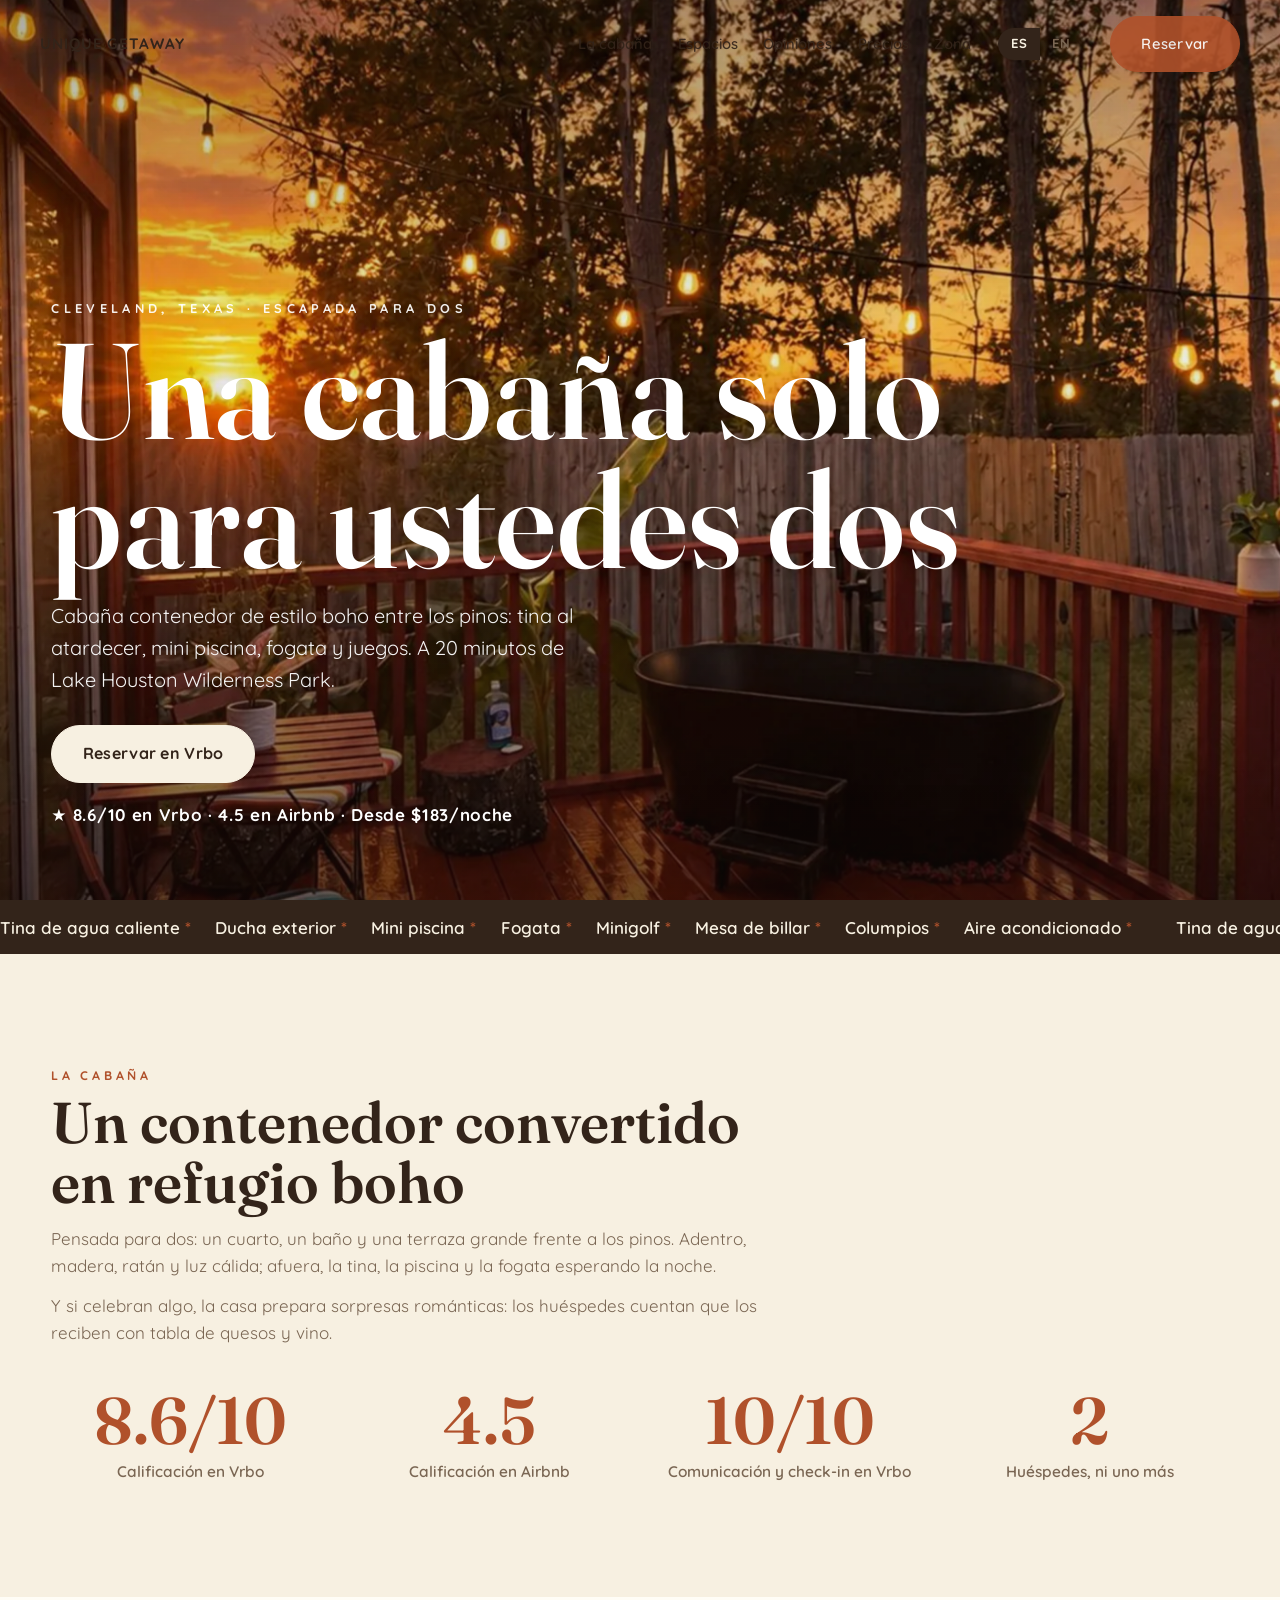
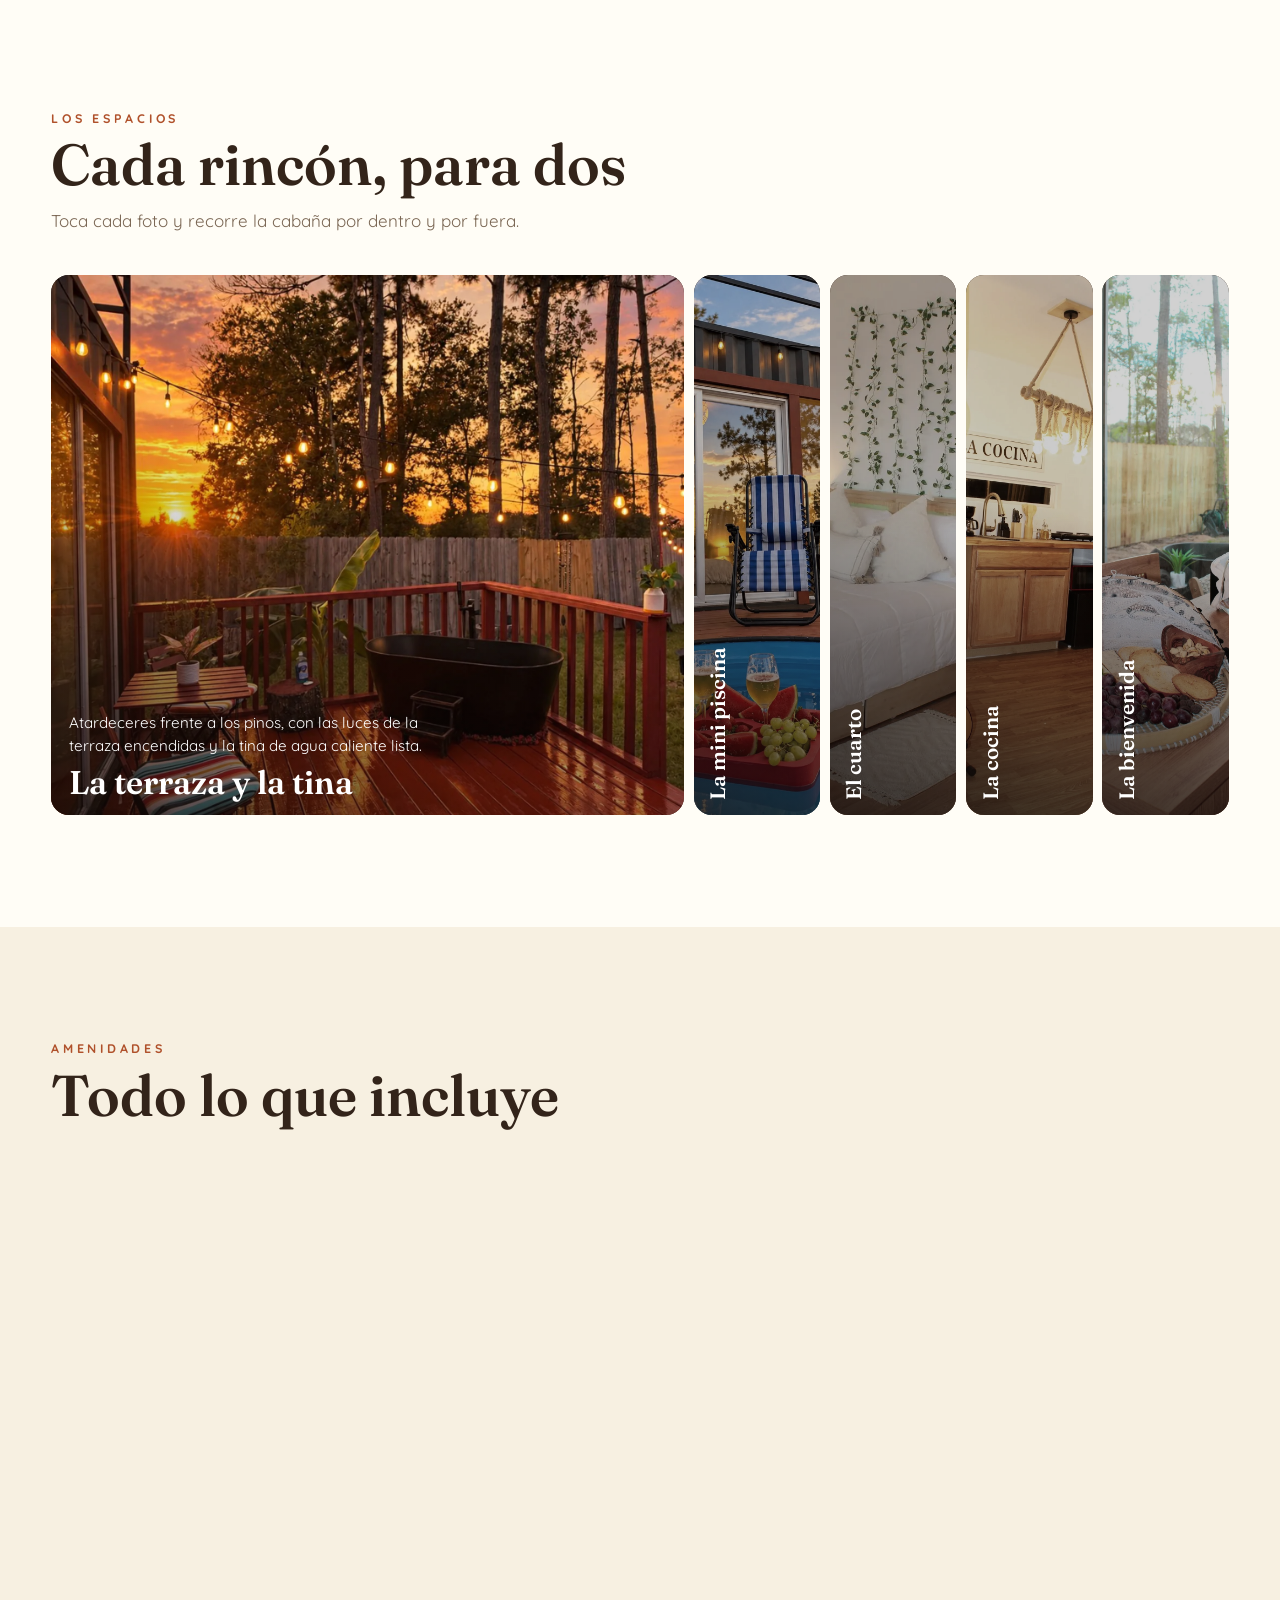
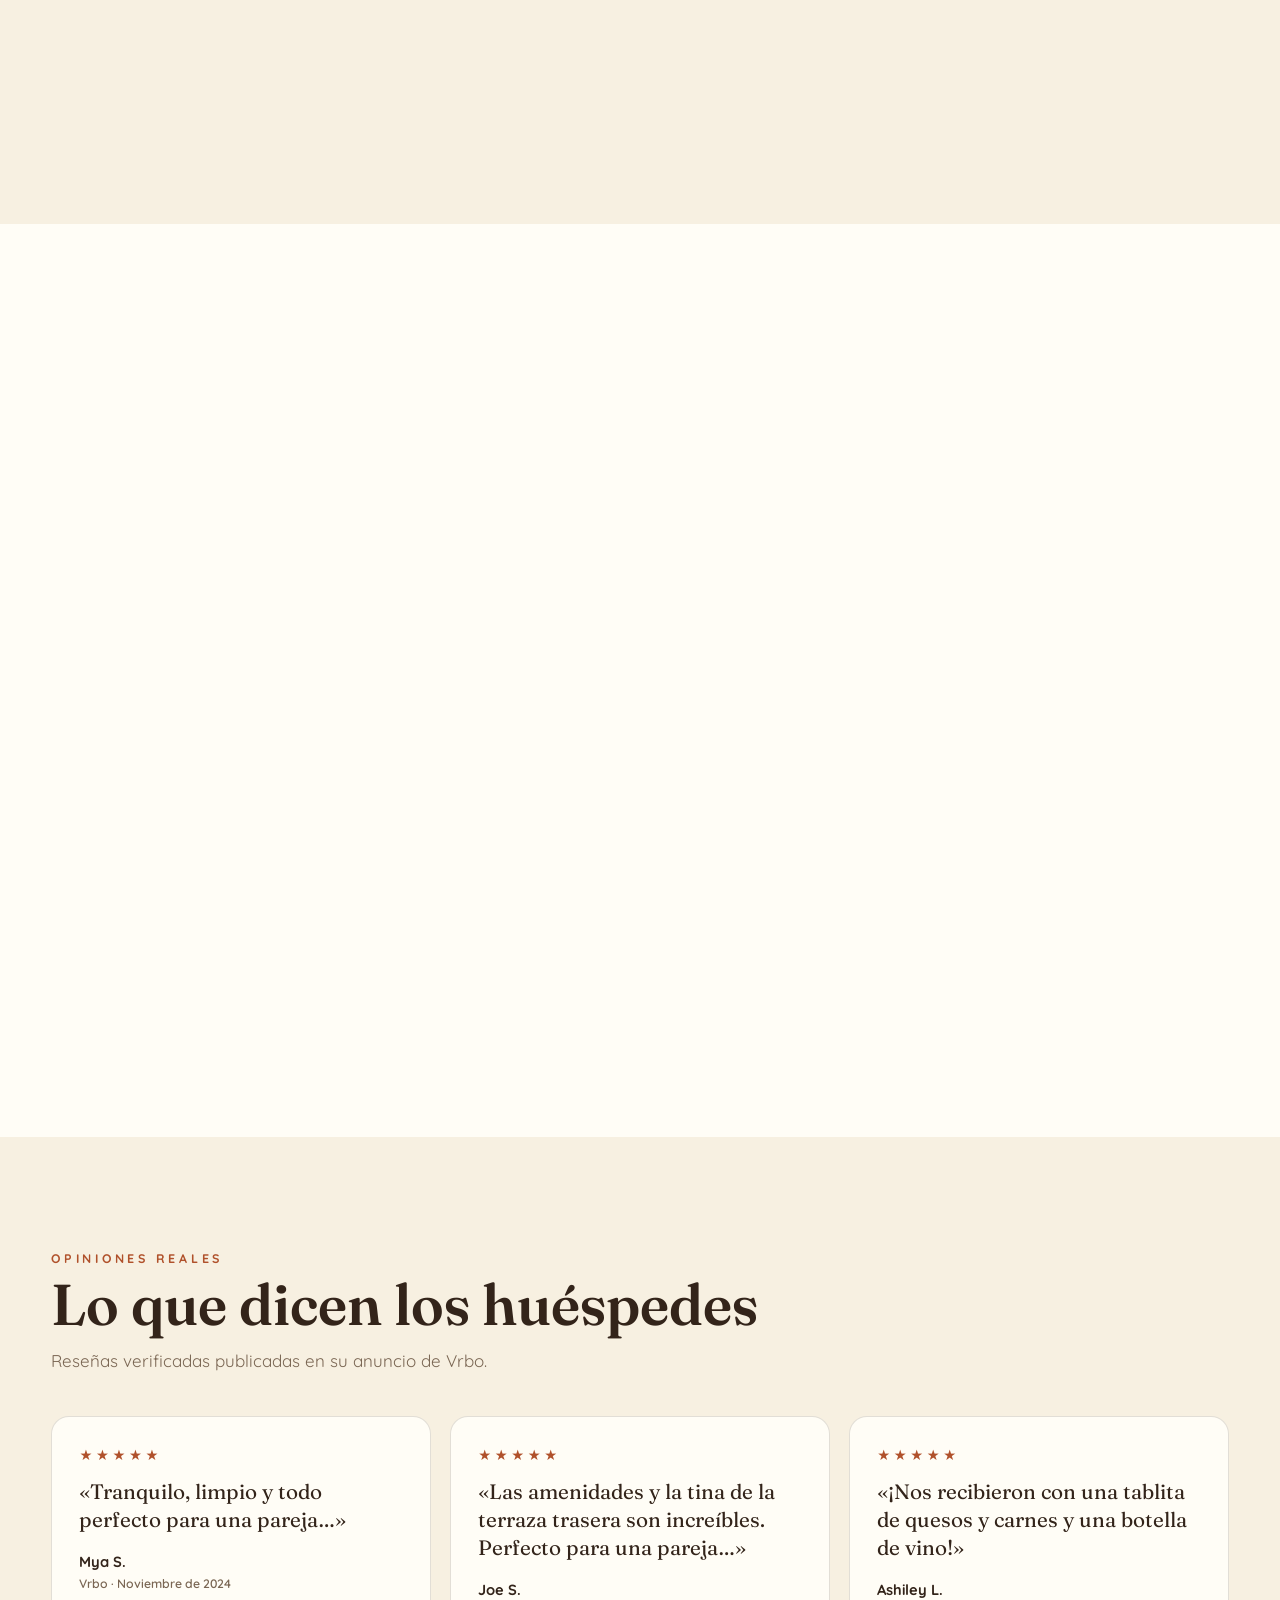
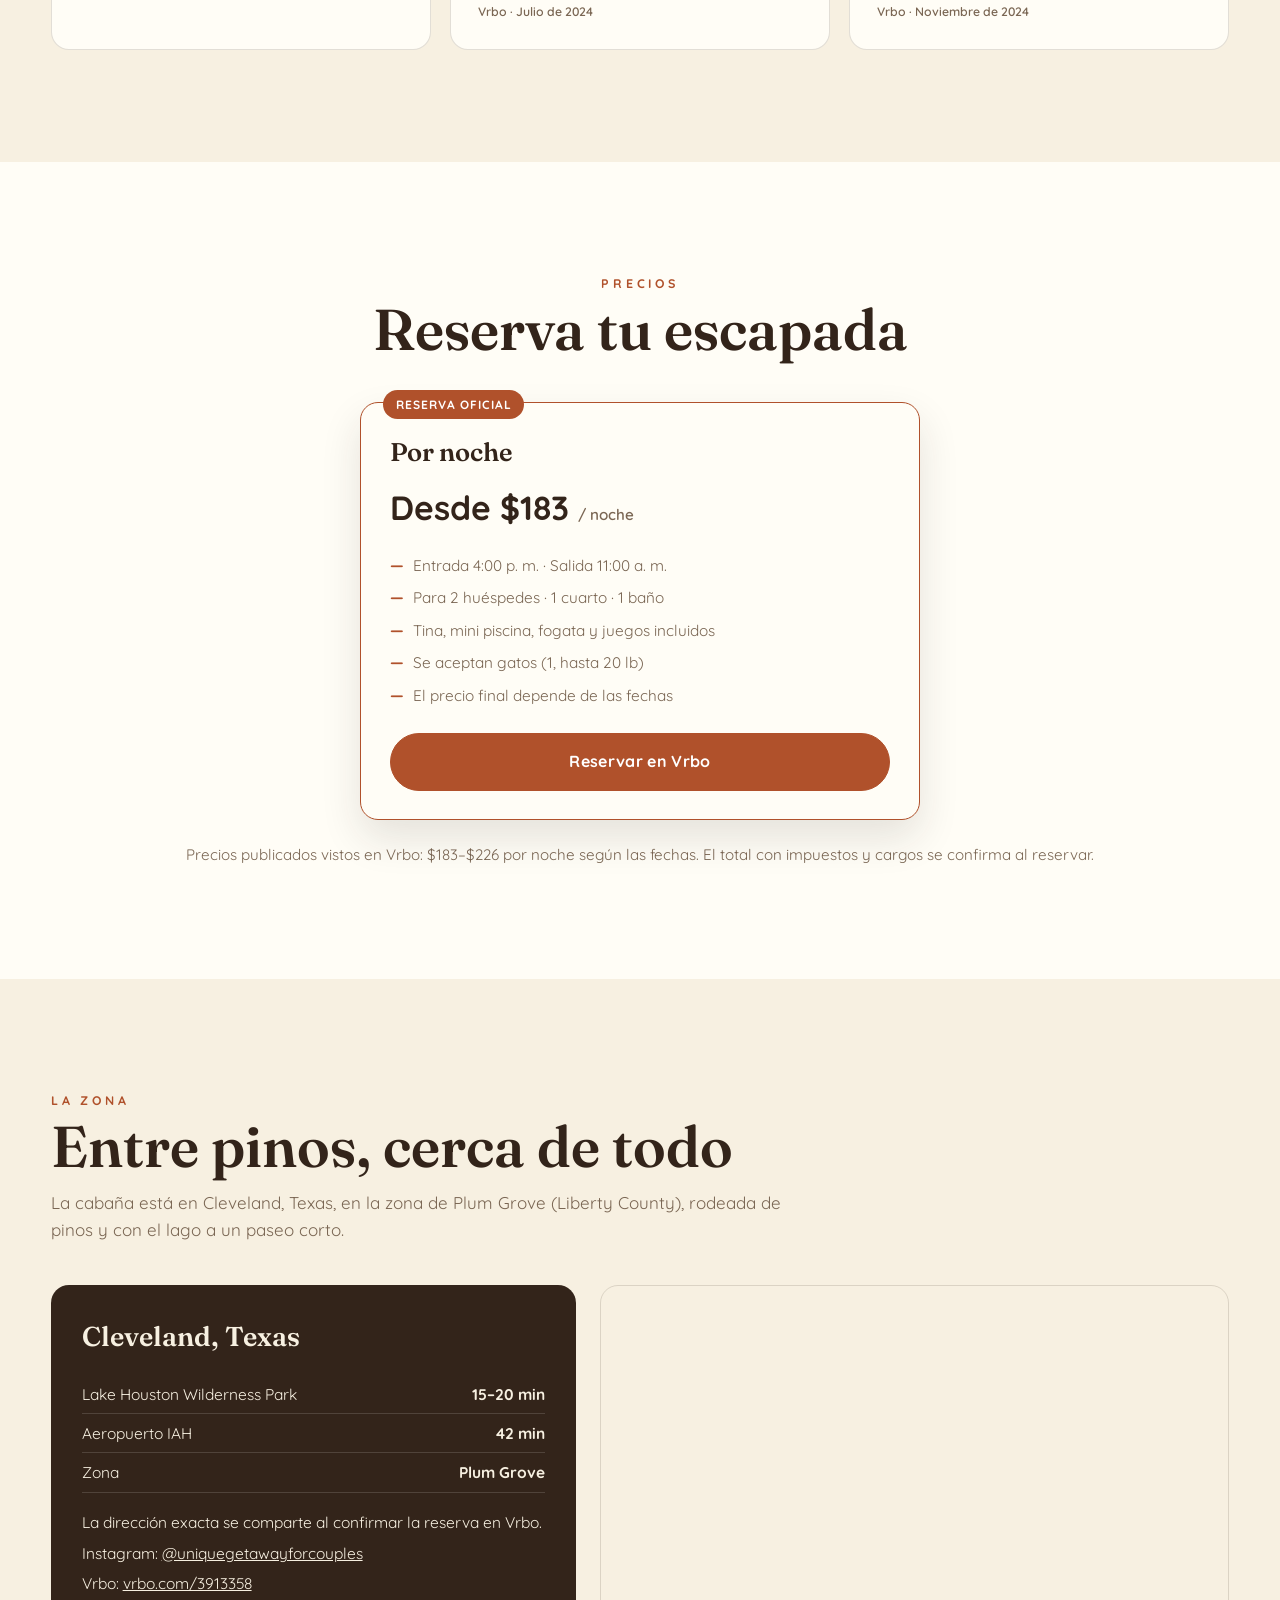
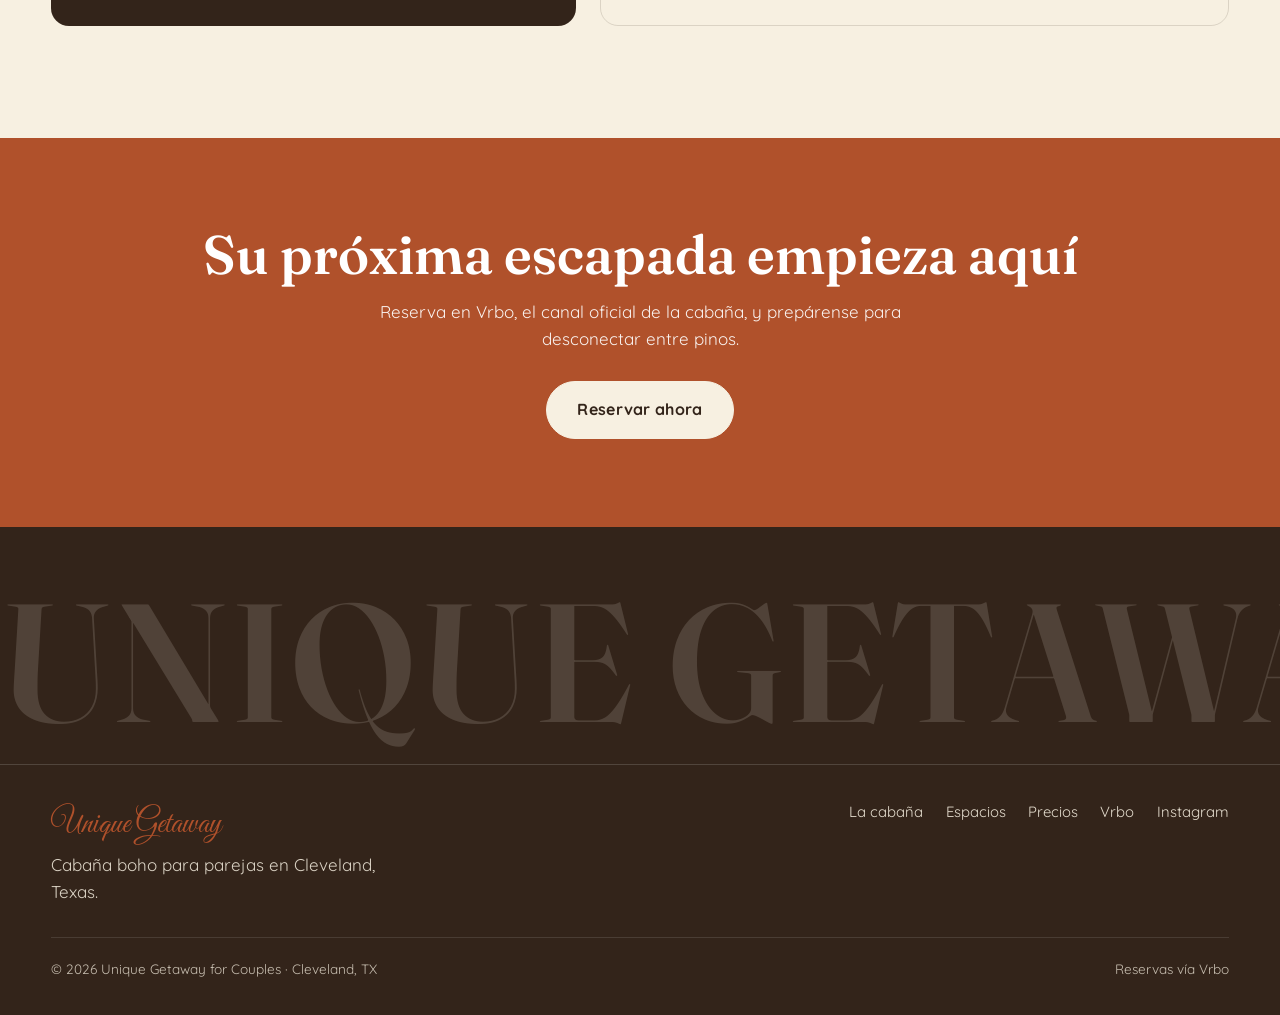
==== demo-unique-getaway/index.html @ 71881e98 "Demo Unique Getaway for Couples: cabaña boho en Cleveland, TX" ====
<!doctype html>
<html lang="es">
<head>
<meta charset="utf-8">
<meta name="viewport" content="width=device-width, initial-scale=1">
<title>Unique Getaway for Couples — Cabaña boho para parejas en Cleveland, TX</title>
<meta name="description" content="Cabaña contenedor de estilo boho para dos en Cleveland, Texas: tina al atardecer, mini piscina, fogata, minigolf y billar. Reserva en Vrbo desde $183/noche.">
<meta name="robots" content="noindex, nofollow">
<meta property="og:type" content="website">
<meta property="og:title" content="Unique Getaway for Couples — Cleveland, TX">
<meta property="og:description" content="Una cabaña contenedor boho solo para ustedes dos: tina al atardecer, mini piscina y fogata entre pinos. Desde $183/noche.">
<link rel="preconnect" href="https://fonts.googleapis.com">
<link rel="preconnect" href="https://fonts.gstatic.com" crossorigin>
<link href="https://fonts.googleapis.com/css2?family=Fraunces:wght@500;600&family=Great+Vibes&family=Quicksand:wght@400;600;700;800&display=swap" rel="stylesheet">
<style>
/* ============================================================
   KIT DE COMPONENTES — Angel JC Photography
   Base propia para páginas de una sola hoja de negocios locales.
   Estilo de la casa: hero inmersivo «Portada Total», tipografía
   editorial grande, navegación mínima, un solo botón principal,
   movimiento cuidado y carga ligera en móvil.

   CÓMO ADAPTARLO A CADA CLIENTE:
   Cambia SOLO las variables de :root (colores y fuentes) según el
   logo y la identidad del negocio. Los componentes se ajustan solos.
   ============================================================ */

:root{
  /* — Identidad del negocio (cambiar por cliente) — */
  --fondo:#F7F0E1;          /* fondo general */
  --superficie:#FFFDF6;     /* tarjetas y bloques */
  --tinta:#33241A;          /* texto principal */
  --tinta-suave:#7A6653;    /* texto secundario */
  --acento:#B0512B;         /* color principal de la marca */
  --acento-oscuro:#8F3E1F;  /* hover del acento */
  --linea:rgba(51,36,26,.14);
  --fuente-titulos:"Fraunces",Georgia,serif;
  --fuente-cuerpo:"Quicksand",system-ui,sans-serif;
  --fuente-firma:"Great Vibes",cursive;

  /* — Sistema (normalmente no se toca) — */
  --radio:18px;
  --ancho:1180px;
  --sombra:0 18px 40px rgba(42,37,33,.12);
  --transicion:.45s cubic-bezier(.22,.8,.3,1);
}

*{margin:0;padding:0;box-sizing:border-box}
html{scroll-behavior:smooth}
body{
  background:var(--fondo);color:var(--tinta);
  font-family:var(--fuente-cuerpo);font-size:17px;line-height:1.6;
  -webkit-font-smoothing:antialiased;
}
img,video{display:block;max-width:100%}
a{color:inherit}
.wrap{width:min(var(--ancho),92%);margin-inline:auto}

/* ---------- Movimiento de entrada (reveal) ---------- */
.reveal{opacity:0;transform:translateY(26px);transition:opacity .8s ease,transform .8s cubic-bezier(.22,.8,.3,1)}
.reveal.visible{opacity:1;transform:none}
@media (prefers-reduced-motion:reduce){
  .reveal{opacity:1;transform:none;transition:none}
  html{scroll-behavior:auto}
}

/* ---------- Botones ---------- */
.btn{
  display:inline-flex;align-items:center;gap:.6rem;
  background:var(--acento);color:#fff;text-decoration:none;
  font-weight:700;font-size:1rem;letter-spacing:.02em;
  padding:.95rem 1.9rem;border-radius:999px;border:1px solid var(--acento);
  transition:background var(--transicion),transform var(--transicion),color var(--transicion);
}
.btn:hover{background:var(--acento-oscuro);border-color:var(--acento-oscuro);transform:translateY(-2px)}
.btn--fantasma{background:transparent;color:var(--tinta);border-color:var(--linea)}
.btn--fantasma:hover{background:var(--tinta);color:var(--fondo);border-color:var(--tinta)}
.btn--claro{background:var(--fondo);color:var(--tinta);border-color:var(--fondo)}
.btn--claro:hover{background:#fff;color:var(--tinta)}

/* ---------- Navegación mínima ---------- */
.k-nav{
  position:fixed;inset:0 0 auto 0;z-index:50;
  display:flex;align-items:center;justify-content:space-between;
  padding:1rem min(4vw,2.5rem);
  transition:background var(--transicion),box-shadow var(--transicion),padding var(--transicion);
}
.k-nav.con-fondo{background:color-mix(in srgb,var(--fondo) 88%,transparent);backdrop-filter:blur(10px);box-shadow:0 1px 0 var(--linea);padding-top:.65rem;padding-bottom:.65rem}
.k-nav .marca{display:flex;align-items:center;gap:.7rem;text-decoration:none;font-weight:800;letter-spacing:.06em;text-transform:uppercase;font-size:.95rem}
.k-nav .marca img{width:40px;height:40px;object-fit:contain;border-radius:8px}
.k-nav nav{display:flex;gap:1.6rem;align-items:center}
.k-nav nav a{text-decoration:none;font-size:.92rem;font-weight:600;opacity:.9}
.k-nav nav a:hover{opacity:1;color:var(--acento)}
.k-nav .solo-cta nav a:not(.btn){display:none} /* variante: solo logo + botón */
@media(max-width:720px){.k-nav nav a:not(.btn){display:none}}

/* Selector de idioma ES/EN */
.k-lang{display:inline-flex;border:1px solid var(--linea);border-radius:999px;overflow:hidden}
.k-lang button{background:transparent;border:0;padding:.35rem .8rem;font:inherit;font-size:.82rem;font-weight:700;cursor:pointer;color:var(--tinta-suave)}
.k-lang button.activo{background:var(--tinta);color:var(--fondo)}

/* ---------- HERO «PORTADA TOTAL» (foto) ---------- */
.k-hero{
  position:relative;min-height:100svh;display:flex;align-items:flex-end;
  color:#fff;isolation:isolate;overflow:hidden;
}
.k-hero .fondo{position:absolute;inset:0;z-index:-2;width:100%;height:100%;object-fit:cover}
.k-hero::after{content:"";position:absolute;inset:0;z-index:-1;
  background:linear-gradient(180deg,rgba(15,9,7,.34) 0%,rgba(15,9,7,.06) 38%,rgba(15,9,7,.62) 100%)}
.k-hero .contenido{width:min(var(--ancho),92%);margin-inline:auto;padding:7.5rem 0 4.5rem}
.k-hero .kicker{text-transform:uppercase;letter-spacing:.34em;font-size:.8rem;font-weight:700;opacity:.92}
.k-hero h1{
  font-family:var(--fuente-titulos);font-weight:600;line-height:.95;
  font-size:clamp(3.4rem,11vw,8.5rem);letter-spacing:.01em;margin:.5rem 0 1rem;
  text-wrap:balance;
}
.k-hero .bajada{max-width:34rem;font-size:clamp(1.02rem,2.4vw,1.25rem);opacity:.95}
.k-hero .acciones{margin-top:1.8rem;display:flex;gap:.9rem;flex-wrap:wrap}
/* Variante centrada */
.k-hero--centro{align-items:center;text-align:center}
.k-hero--centro .bajada{margin-inline:auto}
.k-hero--centro .acciones{justify-content:center}
/* La variante video usa el mismo markup: <video class="fondo" autoplay muted loop playsinline> */

/* ---------- Banda en movimiento (marquee) ---------- */
.k-marquee{background:var(--tinta);color:var(--fondo);overflow:hidden;padding:.85rem 0;white-space:nowrap}
.k-marquee .pista{display:inline-flex;gap:0;animation:k-desliza 30s linear infinite}
.k-marquee span{padding-right:1.2rem;font-weight:600}
.k-marquee i{color:var(--acento);font-style:normal;padding-right:1.2rem}
@keyframes k-desliza{to{transform:translateX(-50%)}}
@media (prefers-reduced-motion:reduce){.k-marquee .pista{animation:none}}

/* ---------- Encabezado de sección editorial ---------- */
.k-sec{padding:clamp(4rem,9vw,7rem) 0}
.k-sec--alt{background:var(--superficie)}
.k-sec-head{max-width:46rem;margin-bottom:2.6rem}
.k-sec-head .kicker{color:var(--acento);text-transform:uppercase;letter-spacing:.3em;font-size:.78rem;font-weight:800}
.k-sec-head h2{font-family:var(--fuente-titulos);font-weight:600;font-size:clamp(2.2rem,5.5vw,3.6rem);line-height:1.05;margin:.4rem 0 .7rem}
.k-sec-head p{color:var(--tinta-suave)}
.k-sec-head--centro{margin-inline:auto;text-align:center}

/* ---------- Tarjetas de servicios ---------- */
.k-cards{display:grid;grid-template-columns:repeat(auto-fit,minmax(250px,1fr));gap:1.2rem}
.k-card{background:var(--superficie);border:1px solid var(--linea);border-radius:var(--radio);overflow:hidden;transition:transform var(--transicion),box-shadow var(--transicion)}
.k-card:hover{transform:translateY(-5px);box-shadow:var(--sombra)}
.k-card img{width:100%;height:190px;object-fit:cover}
.k-card .cuerpo{padding:1.4rem}
.k-card h3{font-family:var(--fuente-titulos);font-size:1.55rem;font-weight:600;line-height:1.15;margin-bottom:.4rem}
.k-card p{color:var(--tinta-suave);font-size:.96rem}
.k-card .precio{margin-top:.8rem;font-weight:800;color:var(--acento)}

/* ---------- Lista de menú / servicios con precios ---------- */
.k-menu{columns:2;column-gap:3.5rem}
.k-menu .item{break-inside:avoid;padding:.9rem 0;border-bottom:1px dashed var(--linea)}
.k-menu .fila{display:flex;align-items:baseline;gap:.8rem}
.k-menu .puntos{flex:1;border-bottom:2px dotted var(--linea);transform:translateY(-4px)}
.k-menu h3{font-family:var(--fuente-titulos);font-size:1.35rem;font-weight:600}
.k-menu .precio{font-weight:800;color:var(--acento);white-space:nowrap}
.k-menu p{color:var(--tinta-suave);font-size:.94rem;margin-top:.15rem}
@media(max-width:760px){.k-menu{columns:1}}

/* ---------- Galería con flechas y contador ---------- */
.k-gallery{position:relative;border-radius:var(--radio);overflow:hidden;background:var(--tinta)}
.k-gallery .slide{display:none}
.k-gallery .slide.activo{display:block}
.k-gallery img{width:100%;height:min(68vh,560px);object-fit:cover}
.k-gallery .flecha{
  position:absolute;top:50%;transform:translateY(-50%);z-index:3;
  width:46px;height:46px;border-radius:50%;border:0;cursor:pointer;
  background:rgba(15,9,7,.45);color:#fff;font-size:1.3rem;line-height:1;
  display:grid;place-items:center;transition:background var(--transicion);
}
.k-gallery .flecha:hover{background:var(--acento)}
.k-gallery .antes{left:1rem}.k-gallery .despues{right:1rem}
.k-gallery .contador{
  position:absolute;right:1rem;bottom:1rem;z-index:3;color:#fff;
  background:rgba(15,9,7,.5);padding:.25rem .8rem;border-radius:999px;font-size:.85rem;font-weight:700;
}
.k-gallery .pie{
  position:absolute;left:1rem;bottom:1rem;z-index:3;color:#fff;font-weight:600;
  text-shadow:0 1px 8px rgba(0,0,0,.5);max-width:70%;
}

/* ---------- Precios / paquetes ---------- */
.k-pricing{display:grid;grid-template-columns:repeat(auto-fit,minmax(250px,1fr));gap:1.2rem;align-items:stretch}
.k-plan{background:var(--superficie);border:1px solid var(--linea);border-radius:var(--radio);padding:1.8rem;display:flex;flex-direction:column}
.k-plan.destacado{border-color:var(--acento);box-shadow:var(--sombra);position:relative}
.k-plan .etiqueta{position:absolute;top:-.8rem;left:1.4rem;background:var(--acento);color:#fff;font-size:.75rem;font-weight:800;letter-spacing:.08em;text-transform:uppercase;padding:.3rem .8rem;border-radius:999px}
.k-plan h3{font-family:var(--fuente-titulos);font-size:1.6rem;font-weight:600}
.k-plan .monto{font-size:2.1rem;font-weight:800;margin:.5rem 0 .2rem}
.k-plan .monto small{font-size:.95rem;color:var(--tinta-suave);font-weight:600}
.k-plan ul{list-style:none;margin:1rem 0 1.5rem;display:grid;gap:.5rem;color:var(--tinta-suave);font-size:.96rem}
.k-plan ul li::before{content:"—";color:var(--acento);font-weight:800;margin-right:.55rem}
.k-plan .btn{margin-top:auto;justify-content:center}

/* ---------- Testimonios ---------- */
.k-testis{display:grid;grid-template-columns:repeat(auto-fit,minmax(260px,1fr));gap:1.2rem}
.k-testi{background:var(--superficie);border:1px solid var(--linea);border-radius:var(--radio);padding:1.7rem}
.k-testi .estrellas{color:var(--acento);letter-spacing:.25em;font-size:.9rem}
.k-testi blockquote{font-family:var(--fuente-titulos);font-size:1.3rem;line-height:1.35;margin:.7rem 0 1rem}
.k-testi .autor{font-weight:700;font-size:.92rem}
.k-testi .autor small{display:block;color:var(--tinta-suave);font-weight:600}

/* ---------- Horarios + contacto + mapa ---------- */
.k-contacto{display:grid;grid-template-columns:1fr 1.2fr;gap:1.5rem;align-items:stretch}
@media(max-width:820px){.k-contacto{grid-template-columns:1fr}}
.k-datos{background:var(--tinta);color:var(--fondo);border-radius:var(--radio);padding:1.9rem}
.k-datos h3{font-family:var(--fuente-titulos);font-size:1.7rem;font-weight:600;margin-bottom:1rem}
.k-datos table{width:100%;border-collapse:collapse;font-size:.97rem}
.k-datos td{padding:.42rem 0;border-bottom:1px solid rgba(255,255,255,.14)}
.k-datos td:last-child{text-align:right;font-weight:700}
.k-datos .linea-contacto{margin-top:1.1rem;display:grid;gap:.35rem;font-size:.97rem}
.k-datos a{color:var(--fondo)}
.k-mapa{border-radius:var(--radio);overflow:hidden;border:1px solid var(--linea);min-height:320px}
.k-mapa iframe{width:100%;height:100%;min-height:320px;border:0}

/* ---------- CTA final ---------- */
.k-cta{background:var(--acento);color:#fff;text-align:center;padding:clamp(3.5rem,8vw,5.5rem) 0}
.k-cta h2{font-family:var(--fuente-titulos);font-weight:600;font-size:clamp(2.1rem,5.5vw,3.4rem);line-height:1.08;margin-bottom:.8rem}
.k-cta p{opacity:.92;max-width:36rem;margin:0 auto 1.8rem}

/* ---------- Formulario simple ---------- */
.k-form{display:grid;gap:.9rem;max-width:560px}
.k-form label{font-weight:700;font-size:.9rem;display:grid;gap:.35rem}
.k-form input,.k-form textarea,.k-form select{
  font:inherit;padding:.8rem 1rem;border-radius:12px;border:1px solid var(--linea);
  background:var(--superficie);color:var(--tinta);width:100%;
}
.k-form input:focus,.k-form textarea:focus,.k-form select:focus{outline:2px solid var(--acento);outline-offset:1px}

/* ---------- Botón flotante de WhatsApp ---------- */
.k-wa{
  position:fixed;right:1.1rem;bottom:1.1rem;z-index:60;
  background:#25D366;color:#fff;text-decoration:none;font-weight:800;
  padding:.85rem 1.3rem;border-radius:999px;box-shadow:0 12px 28px rgba(0,0,0,.25);
  display:inline-flex;align-items:center;gap:.5rem;font-size:.95rem;
  transition:transform var(--transicion);
}
.k-wa:hover{transform:translateY(-3px)}

/* ---------- Pie de página ---------- */
.k-footer{background:var(--tinta);color:var(--fondo);padding:3rem 0 2.2rem;margin-top:0}
.k-footer .fila{display:flex;flex-wrap:wrap;gap:1.5rem;justify-content:space-between;align-items:flex-start}
.k-footer .firma{font-family:var(--fuente-firma);font-size:2rem;color:var(--acento)}
.k-footer nav{display:flex;gap:1.4rem;flex-wrap:wrap}
.k-footer nav a{text-decoration:none;font-size:.93rem;opacity:.9}
.k-footer nav a:hover{opacity:1}
.k-footer .legal{margin-top:2rem;padding-top:1.2rem;border-top:1px solid rgba(255,255,255,.15);font-size:.85rem;opacity:.75;display:flex;justify-content:space-between;flex-wrap:wrap;gap:.6rem}

/* ============================================================
   MOVIMIENTO EDITORIAL — patrones propios de la casa,
   inspirados en el motion design editorial contemporáneo
   (estudiados de material público, nada copiado).
   Todo respeta «prefers-reduced-motion» y sale de las
   mismas variables de :root.
   ============================================================ */

/* ---------- Titular que sube por líneas (o palabras) ----------
   Uso por líneas:
     <h2 class="k-titular">
       <span class="linea"><span>Cocina de verdad,</span></span>
       <span class="linea"><span>hecha en el momento</span></span>
     </h2>
   Por palabras: clase extra .k-titular--palabras y cada palabra
   envuelta en <span class="palabra"><span>…</span></span>.
   Nota: las líneas no llevan data-es/data-en (el cambio de
   idioma reescribe el texto y rompería la máscara); el titular
   grande se escribe en un idioma, como el del hero.          */
.k-titular .linea{display:block;overflow:hidden;padding-bottom:.09em;margin-bottom:-.09em}
.k-titular .linea>span{display:block;transform:translateY(118%);transition:transform .95s cubic-bezier(.22,.8,.3,1)}
.k-titular .palabra{display:inline-block;overflow:hidden;vertical-align:bottom;padding-bottom:.09em;margin-bottom:-.09em}
.k-titular .palabra>span{display:inline-block;transform:translateY(118%);transition:transform .85s cubic-bezier(.22,.8,.3,1)}
.k-titular.visible .linea>span,.k-titular.visible .palabra>span{transform:none}
.k-titular .linea:nth-child(2)>span,.k-titular .palabra:nth-child(2)>span{transition-delay:.1s}
.k-titular .linea:nth-child(3)>span,.k-titular .palabra:nth-child(3)>span{transition-delay:.2s}
.k-titular .linea:nth-child(4)>span,.k-titular .palabra:nth-child(4)>span{transition-delay:.3s}
.k-titular .linea:nth-child(5)>span,.k-titular .palabra:nth-child(5)>span{transition-delay:.4s}
.k-titular .linea:nth-child(6)>span,.k-titular .palabra:nth-child(6)>span{transition-delay:.5s}

/* ---------- Fondo que se acerca al hacer scroll ----------
   <section class="k-hero k-zoom"> o un panel cualquiera con
   clase .k-zoom y un hijo .fondo (o una <img>): el JS lo
   escala de 1 a ~1.14 según avanza el scroll por la zona.   */
.k-zoom{position:relative;overflow:hidden}
.k-zoom>.fondo{position:absolute;inset:0;will-change:transform}
.k-zoom>img{width:100%;height:100%;object-fit:cover;will-change:transform}

/* ---------- Cifras que cuentan ----------
   <div class="k-cifras"><div class="k-cifra">
     <p class="num" data-contar="12">0</p>
     <p class="rotulo">Años de experiencia</p>
   </div>…</div>
   Sufijo opcional: data-sufijo="+" o "%".                   */
.k-cifras{display:grid;grid-template-columns:repeat(auto-fit,minmax(170px,1fr));gap:1.4rem;text-align:center}
.k-cifra .num{font-family:var(--fuente-titulos);font-weight:600;font-size:clamp(2.7rem,6vw,4.1rem);line-height:1;color:var(--acento)}
.k-cifra .rotulo{margin-top:.4rem;color:var(--tinta-suave);font-weight:600;font-size:.96rem}

/* ---------- Elemento flotante ----------
   Para la foto del plato estrella, un distintivo o una
   tarjeta pequeña sobre el hero: sube y baja suave, en bucle. */
.k-flota{animation:k-flota 5.5s ease-in-out infinite alternate}
@keyframes k-flota{from{transform:translateY(-7px) rotate(-.5deg)}to{transform:translateY(9px) rotate(.5deg)}}

/* ---------- Botón magnético ----------
   Clase extra en el botón principal: sigue un poco el cursor
   y vuelve solo al salir. El JS lo activa solo con puntero
   fino (ratón/trackpad); en táctil no hace nada.             */
.k-magnetico{will-change:transform}

/* ---------- Grupo que entra en cascada ----------
   Los hijos aparecen escalonados al entrar en pantalla.
   Sustituye a .reveal en los hijos (no combinar ambas).     */
.k-cascada>*{opacity:0;transform:translateY(22px);transition:opacity .7s ease,transform .7s cubic-bezier(.22,.8,.3,1)}
.k-cascada.visible>*{opacity:1;transform:none}
.k-cascada>*:nth-child(2){transition-delay:.09s}
.k-cascada>*:nth-child(3){transition-delay:.18s}
.k-cascada>*:nth-child(4){transition-delay:.27s}
.k-cascada>*:nth-child(5){transition-delay:.36s}
.k-cascada>*:nth-child(6){transition-delay:.45s}
.k-cascada>*:nth-child(7){transition-delay:.54s}
.k-cascada>*:nth-child(8){transition-delay:.63s}

@media (prefers-reduced-motion:reduce){
  .k-titular .linea>span,.k-titular .palabra>span{transform:none;transition:none}
  .k-cascada>*{opacity:1;transform:none;transition:none}
  .k-flota{animation:none}
}

/* ============================================================
   SEGUNDA RONDA DE PIEZAS (4/11/2026) — patrones propios,
   escritos desde cero para el kit. Los efectos se estudiaron
   como referencia visual en catálogos públicos de
   componentes; no se copió código de nadie. Todo sale de las
   mismas variables de :root y respeta «reducir movimiento».
   ============================================================ */

/* ---------- Hero que se expande al hacer scroll ----------
   La foto o el video empieza enmarcado al centro de una
   escena oscura y crece hasta llenar la pantalla conforme
   la sección atraviesa el viewport; el titular acompaña
   (sube un poco y gana presencia). El JS escribe el avance
   en la variable --p (0 a 1). Sin JS, o con «reducir
   movimiento», --p vale 1 y el hero queda fijo a pantalla
   completa, como una «Portada Total» normal.
     <section class="k-herox">
       <div class="escena">
         <div class="marco"><img class="fondo" src="…" alt=""></div>
         <div class="contenido"> kicker, h1, bajada, botón </div>
       </div>
     </section>
   Con video: dentro de .marco va
   <video class="fondo" autoplay muted loop playsinline
   poster="…">, igual que en el hero normal (el JS del kit
   lo pausa fuera de pantalla y con ahorro de datos).      */
.k-herox{--p:1;position:relative;height:230svh}
.k-herox .escena{position:sticky;top:0;height:100svh;overflow:hidden;background:var(--tinta);display:grid;place-items:center}
.k-herox .marco{position:absolute;inset:0;clip-path:inset(calc((1 - var(--p))*16%) calc((1 - var(--p))*10%) round calc(var(--radio)*(1 - var(--p)) + 2px))}
.k-herox .marco .fondo,.k-herox .marco img,.k-herox .marco video{position:absolute;inset:0;width:100%;height:100%;object-fit:cover}
.k-herox .marco::after{content:"";position:absolute;inset:0;background:linear-gradient(180deg,rgba(15,9,7,.30) 0%,rgba(15,9,7,.08) 40%,rgba(15,9,7,.60) 100%);opacity:calc(.3 + .7*var(--p))}
.k-herox .contenido{position:relative;z-index:2;text-align:center;color:#fff;width:min(var(--ancho),92%);padding:2rem 0;opacity:calc(.3 + .7*var(--p));transform:translateY(calc((1 - var(--p))*26px))}
.k-herox .kicker{text-transform:uppercase;letter-spacing:.34em;font-size:.8rem;font-weight:700;opacity:.92}
.k-herox h1{font-family:var(--fuente-titulos);font-weight:600;line-height:.95;font-size:clamp(3rem,10vw,7.5rem);letter-spacing:.01em;margin:.5rem 0 1rem;text-wrap:balance}
.k-herox .bajada{max-width:34rem;margin-inline:auto;font-size:clamp(1.02rem,2.4vw,1.25rem);opacity:.95}
.k-herox .acciones{margin-top:1.8rem;display:flex;gap:.9rem;flex-wrap:wrap;justify-content:center}
@media(max-width:720px){
  .k-herox{height:210svh}
  .k-herox .marco{clip-path:inset(calc((1 - var(--p))*20%) calc((1 - var(--p))*5%) round calc(var(--radio)*(1 - var(--p)) + 2px))}
}

/* ---------- Palabra rotativa en el titular ----------
   Una palabra del titular cambia de forma cíclica, subiendo
   en vertical dentro de su máscara. Las palabras son <span>
   hijos directos y van EN UN SOLO IDIOMA, como el titular
   grande de .k-titular: el selector de idioma reescribe
   textos y rompería la rotación. Sin JS, o con «reducir
   movimiento», queda fija la primera palabra.
     <h2>Un lugar para
       <span class="k-rota" data-intervalo="2600">
         <span>almorzar</span><span>cenar</span><span>celebrar</span>
       </span>
     </h2>
   data-intervalo (ms entre cambios) es opcional; la palabra
   se tiñe con el color que lleve el .k-rota (p. ej. acento). */
.k-rota{display:inline-grid;overflow:hidden;vertical-align:bottom;height:1.16em;padding-bottom:.07em;margin-bottom:-.07em;text-align:left}
.k-rota>span{grid-area:1/1;line-height:1.1;white-space:nowrap;visibility:hidden}
.k-rota>span:first-child{visibility:visible}
.k-rota.en-marcha>span{visibility:visible;transform:translateY(114%);transition:transform .6s cubic-bezier(.22,.8,.3,1)}
.k-rota.en-marcha>span.activa{transform:translateY(0)}
.k-rota.en-marcha>span.sale{transform:translateY(-114%)}
.k-rota.en-marcha>span.sin-anim{transition:none}

/* ---------- Acordeón de imágenes ----------
   Fila de paneles con foto: el activo se expande (hover en
   escritorio, toque o clic en móvil y en táctil) y muestra
   su título y un texto corto. Cada panel es un <button>,
   así que el teclado entra solo (Tab + Enter/Espacio) y el
   JS añade flechas ← → ↑ ↓ para saltar entre paneles.
   El título y el detalle SÍ admiten data-es/data-en: son
   texto plano y el selector de idioma no rompe nada aquí.
     <div class="k-acordeon">
       <button class="panel activo" type="button" aria-expanded="true">
         <img src="…" alt="">
         <span class="detalle">Texto corto…</span>
         <span class="titulo">El local</span>
       </button>
       …
     </div>
   En móvil la fila pasa a columna vertical.               */
.k-acordeon{display:flex;gap:.6rem;height:min(64vh,540px)}
.k-acordeon .panel{flex:1 1 0;position:relative;border:0;padding:0;border-radius:var(--radio);overflow:hidden;cursor:pointer;background:var(--tinta);color:#fff;font:inherit;text-align:left;transition:flex-grow .7s cubic-bezier(.22,.8,.3,1)}
.k-acordeon .panel.activo{flex-grow:5}
.k-acordeon .panel:focus-visible{outline:3px solid var(--acento);outline-offset:2px}
.k-acordeon .panel img,.k-acordeon .panel .foto{position:absolute;inset:0;width:100%;height:100%;object-fit:cover;filter:saturate(.72) brightness(.82);transition:filter .5s ease}
.k-acordeon .panel.activo img,.k-acordeon .panel.activo .foto{filter:none}
.k-acordeon .panel::after{content:"";position:absolute;inset:0;background:linear-gradient(200deg,transparent 42%,rgba(15,9,7,.74));pointer-events:none}
.k-acordeon .panel .titulo{position:absolute;left:.85rem;bottom:.95rem;z-index:2;font-family:var(--fuente-titulos);font-weight:600;font-size:1.3rem;line-height:1.1;white-space:nowrap;writing-mode:vertical-rl;transform:rotate(180deg)}
.k-acordeon .panel.activo .titulo{writing-mode:horizontal-tb;transform:none;left:1.1rem;font-size:clamp(1.5rem,3vw,2.05rem)}
.k-acordeon .panel .detalle{position:absolute;left:1.1rem;right:1.1rem;bottom:3.6rem;z-index:2;max-width:23rem;font-size:.95rem;line-height:1.5;opacity:0;transform:translateY(10px);transition:opacity .4s ease,transform .4s ease}
.k-acordeon .panel.activo .detalle{opacity:1;transform:none;transition-delay:.28s}
@media(max-width:720px){
  .k-acordeon{flex-direction:column;height:min(78vh,620px)}
  .k-acordeon .panel .titulo,.k-acordeon .panel.activo .titulo{writing-mode:horizontal-tb;transform:none;left:1rem;bottom:.8rem;font-size:1.25rem}
  .k-acordeon .panel.activo .titulo{font-size:1.45rem}
  .k-acordeon .panel .detalle{bottom:3.1rem}
}

/* ---------- Banda infinita de logos o fotos ----------
   Versión visual de .k-marquee: la pista lleva DOS grupos
   idénticos (el segundo con aria-hidden="true") y se
   desplaza en bucle. Se pausa al pasar el cursor y al
   tocarla. Con «reducir movimiento» queda fija y se puede
   recorrer deslizando (overflow-x).
     <div class="k-banda">
       <div class="pista">
         <div class="grupo"><span class="item"><img …></span>…</div>
         <div class="grupo" aria-hidden="true">…copia…</div>
       </div>
     </div>
   Variante de fotos: clase extra .k-banda--fotos (las
   imágenes salen a color, grandes, con radio). En el
   catálogo las fotos demo son bloques .tile con degradado
   porque el catálogo no usa fotos reales.                 */
.k-banda{overflow:hidden;padding:1.1rem 0;-webkit-mask-image:linear-gradient(90deg,transparent,#000 6%,#000 94%,transparent);mask-image:linear-gradient(90deg,transparent,#000 6%,#000 94%,transparent)}
.k-banda .pista{display:flex;width:max-content;animation:k-desliza 42s linear infinite}
.k-banda .grupo{display:flex;align-items:center;gap:3rem;padding-right:3rem}
.k-banda .item{flex:none;display:flex;align-items:center}
.k-banda .item img{height:52px;width:auto;max-width:175px;object-fit:contain;filter:grayscale(1);opacity:.62;transition:filter var(--transicion),opacity var(--transicion)}
.k-banda .item:hover img{filter:none;opacity:1}
.k-banda:hover .pista,.k-banda.pausada .pista{animation-play-state:paused}
.k-banda--fotos .pista{animation-duration:58s}
.k-banda--fotos .grupo{gap:1rem;padding-right:1rem}
.k-banda--fotos .item img,.k-banda--fotos .item .tile{height:118px;width:186px;max-width:none;object-fit:cover;border-radius:14px;filter:none;opacity:1;display:block}

/* ---------- Testimonios en carrusel circular ----------
   Un nivel por encima de .k-testis: la foto del cliente va
   en el centro y las demás orbitan como satélites (botones)
   alrededor; la cita cambia debajo. Rota solo cada 5,5 s;
   se pausa al pasar el cursor, al enfocar con teclado y
   mientras se interactúa; con «reducir movimiento» no rota
   solo. Controles: satélites, flechas y las citas llevan el
   contenido en el HTML, en un idioma (como .k-titular).
   Pensado para 3–6 testimonios (las posiciones de órbita
   están fijadas en CSS hasta el sexto satélite).
     <div class="k-testis-circulo">
       <div class="escenario">
         <div class="centro-fotos"><img class="foto activo" …>…</div>
         <button class="sat activo" type="button"
                 aria-label="Ver el testimonio de …"><img …></button>
         …
       </div>
       <div class="citas">
         <figure class="cita activo"><blockquote>…</blockquote>
           <figcaption>…</figcaption></figure>
         …
       </div>
       <div class="controles">
         <button class="ctrl antes" type="button" aria-label="Testimonio anterior">‹</button>
         <button class="ctrl despues" type="button" aria-label="Testimonio siguiente">›</button>
       </div>
     </div>
   Satélites, fotos del centro y citas van en el mismo
   orden: el JS los mueve por índice.                      */
.k-testis-circulo{text-align:center}
.k-testis-circulo .escenario{position:relative;width:min(80vw,330px);aspect-ratio:1;margin:0 auto}
.k-testis-circulo .escenario::before{content:"";position:absolute;inset:5%;border:1px dashed var(--linea);border-radius:50%}
.k-testis-circulo .centro-fotos{position:absolute;left:50%;top:50%;width:47%;aspect-ratio:1;transform:translate(-50%,-50%)}
.k-testis-circulo .centro-fotos .foto{position:absolute;inset:0;width:100%;height:100%;border-radius:50%;object-fit:cover;display:grid;place-items:center;opacity:0;transform:scale(.92);transition:opacity .5s ease,transform .5s ease;box-shadow:var(--sombra)}
.k-testis-circulo .centro-fotos .foto.activo{opacity:1;transform:scale(1)}
.k-testis-circulo .sat{position:absolute;z-index:2;width:58px;height:58px;border-radius:50%;border:2px solid var(--linea);padding:0;overflow:hidden;cursor:pointer;background:var(--superficie);color:#fff;font-weight:800;display:grid;place-items:center;transform:translate(-50%,-50%);transition:border-color var(--transicion),transform var(--transicion),box-shadow var(--transicion)}
.k-testis-circulo .sat img{width:100%;height:100%;object-fit:cover}
.k-testis-circulo .sat:focus-visible{outline:3px solid var(--acento);outline-offset:2px}
.k-testis-circulo .sat.activo{border-color:var(--acento);transform:translate(-50%,-50%) scale(1.15);box-shadow:var(--sombra)}
.k-testis-circulo .sat:nth-of-type(1){left:50%;top:2%}
.k-testis-circulo .sat:nth-of-type(2){left:92%;top:28%}
.k-testis-circulo .sat:nth-of-type(3){left:92%;top:72%}
.k-testis-circulo .sat:nth-of-type(4){left:50%;top:98%}
.k-testis-circulo .sat:nth-of-type(5){left:8%;top:72%}
.k-testis-circulo .sat:nth-of-type(6){left:8%;top:28%}
.k-testis-circulo .citas{display:grid;max-width:38rem;margin:1.5rem auto 0}
.k-testis-circulo .cita{grid-area:1/1;opacity:0;transform:translateY(10px);transition:opacity .45s ease,transform .45s ease;pointer-events:none}
.k-testis-circulo .cita.activo{opacity:1;transform:none;pointer-events:auto}
.k-testis-circulo .cita .estrellas{color:var(--acento);letter-spacing:.25em;font-size:.9rem}
.k-testis-circulo .cita blockquote{font-family:var(--fuente-titulos);font-size:clamp(1.3rem,3.4vw,1.6rem);line-height:1.35;margin:.6rem 0 .9rem}
.k-testis-circulo .cita figcaption{font-weight:700;font-size:.95rem}
.k-testis-circulo .cita figcaption small{display:block;color:var(--tinta-suave);font-weight:600}
.k-testis-circulo .controles{margin-top:1.4rem;display:flex;gap:.7rem;justify-content:center}
.k-testis-circulo .ctrl{width:46px;height:46px;border-radius:50%;border:1px solid var(--linea);background:var(--superficie);color:var(--tinta);cursor:pointer;font-size:1.3rem;line-height:1;display:grid;place-items:center;transition:background var(--transicion),color var(--transicion)}
.k-testis-circulo .ctrl:hover{background:var(--tinta);color:var(--fondo)}

/* ---------- Botón principal con brillo móvil ----------
   Variante del .btn de siempre: un brillo suave recorre la
   superficie en bucle (pasa en ~0,7 s y descansa ~2,7 s).
   Es decorativo (pointer-events:none) y translúcido, así
   que el contraste del texto no cambia; en móvil no depende
   de hover y no estorba al tacto. Con «reducir movimiento»
   el brillo ni aparece (queda fuera, a la izquierda).
     <a class="btn btn--brillo" href="…">Reservar</a>      */
.btn--brillo{position:relative;overflow:hidden;isolation:isolate}
.btn--brillo::after{content:"";position:absolute;inset:0;z-index:1;pointer-events:none;background:linear-gradient(115deg,transparent 32%,rgba(255,255,255,.34) 50%,transparent 68%);transform:translateX(-130%);animation:k-brillo 3.4s ease-in-out infinite}
@keyframes k-brillo{0%{transform:translateX(-130%)}22%{transform:translateX(130%)}100%{transform:translateX(130%)}}

/* ---------- Pie con palabra gigante en movimiento ----------
   Variante de .k-footer: el nombre del negocio cruza el pie
   en tipografía enorme, desplazándose en horizontal sin
   fin (el mismo patrón de la banda y del texto gigante
   editorial). Es decorativo (aria-hidden) y va en un tono
   tenue del fondo; el contenido legible (enlaces, firma y
   legal) queda debajo, en el .wrap de siempre.
     <footer class="k-footer k-footer--gigante">
       <div class="palabra-gigante" aria-hidden="true">
         <div class="pista"><span>La Mesa&nbsp;</span><span>La Mesa&nbsp;</span></div>
       </div>
       <div class="wrap"> …fila y legal como en .k-footer… </div>
     </footer>
   Con «reducir movimiento» la palabra queda fija.         */
.k-footer--gigante .palabra-gigante{overflow:hidden;white-space:nowrap;border-bottom:1px solid rgba(255,255,255,.15);padding:.2rem 0 1.1rem;margin-bottom:2.2rem}
.k-footer--gigante .palabra-gigante .pista{display:inline-flex;animation:k-desliza 36s linear infinite}
.k-footer--gigante .palabra-gigante span{font-family:var(--fuente-titulos);font-weight:600;font-size:clamp(4.2rem,13.5vw,10.5rem);line-height:1;text-transform:uppercase;letter-spacing:.02em;padding-right:.45em;color:color-mix(in srgb,var(--fondo) 15%,transparent)}

/* — Reducir movimiento: segunda ronda — */
@media (prefers-reduced-motion:reduce){
  .k-herox{height:100svh}
  .k-acordeon .panel,.k-acordeon .panel .detalle,.k-acordeon .panel img,.k-acordeon .panel .foto{transition:none}
  .k-banda{overflow-x:auto}
  .k-banda .pista{animation:none}
  .k-testis-circulo .centro-fotos .foto,.k-testis-circulo .cita,.k-testis-circulo .sat{transition:none}
  .btn--brillo::after{animation:none}
  .k-footer--gigante .palabra-gigante .pista{animation:none}
}

</style>
</head>
<body>

<!-- ===== Navegación mínima + selector de idioma ===== -->
<header class="k-nav">
  <a class="marca" href="#top">Unique Getaway</a>
  <nav>
    <a href="#cabana" data-es="La cabaña" data-en="The cabin">La cabaña</a>
    <a href="#espacios" data-es="Espacios" data-en="Spaces">Espacios</a>
    <a href="#opiniones" data-es="Opiniones" data-en="Reviews">Opiniones</a>
    <a href="#precios" data-es="Precios" data-en="Rates">Precios</a>
    <a href="#zona" data-es="Zona" data-en="Area">Zona</a>
    <span class="k-lang" role="group" aria-label="Idioma / Language">
      <button type="button" data-lang="es" class="activo" aria-pressed="true">ES</button>
      <button type="button" data-lang="en" aria-pressed="false">EN</button>
    </span>
    <a class="btn" href="https://www.vrbo.com/3913358" target="_blank" rel="noopener" data-es="Reservar" data-en="Book now">Reservar</a>
  </nav>
</header>

<main id="top">

  <!-- ===== Hero «Portada Total» ===== -->
  <section class="k-hero k-zoom">
    <img class="fondo" src="[data-uri]" alt="" fetchpriority="high">
    <div class="contenido">
      <p class="kicker reveal" data-es="Cleveland, Texas · Escapada para dos" data-en="Cleveland, Texas · A getaway for two">Cleveland, Texas · Escapada para dos</p>
      <h1 class="reveal" data-es="Una cabaña solo para ustedes dos" data-en="A cabin made just for the two of you">Una cabaña solo para ustedes dos</h1>
      <p class="bajada reveal" data-es="Cabaña contenedor de estilo boho entre los pinos: tina al atardecer, mini piscina, fogata y juegos. A 20 minutos de Lake Houston Wilderness Park." data-en="A boho shipping-container cabin among the pines: a soaking tub at sunset, a mini pool, a fire pit and games. 20 minutes from Lake Houston Wilderness Park.">Cabaña contenedor de estilo boho entre los pinos: tina al atardecer, mini piscina, fogata y juegos. A 20 minutos de Lake Houston Wilderness Park.</p>
      <div class="acciones reveal">
        <a class="btn btn--claro btn--brillo" href="https://www.vrbo.com/3913358" target="_blank" rel="noopener" data-es="Reservar en Vrbo" data-en="Book on Vrbo">Reservar en Vrbo</a>
      </div>
      <p class="reveal" style="margin-top:1.1rem;font-weight:700;letter-spacing:.04em" data-es="★ 8.6/10 en Vrbo · 4.5 en Airbnb · Desde $183/noche" data-en="★ 8.6/10 on Vrbo · 4.5 on Airbnb · From $183/night">★ 8.6/10 en Vrbo · 4.5 en Airbnb · Desde $183/noche</p>
    </div>
  </section>

  <!-- ===== Banda en movimiento ===== -->
  <div class="k-marquee" aria-hidden="true">
    <div class="pista">
      <span>Tina de agua caliente <i>*</i> Ducha exterior <i>*</i> Mini piscina <i>*</i> Fogata <i>*</i> Minigolf <i>*</i> Mesa de billar <i>*</i> Columpios <i>*</i> Aire acondicionado <i>*</i>&nbsp;</span>
      <span>Tina de agua caliente <i>*</i> Ducha exterior <i>*</i> Mini piscina <i>*</i> Fogata <i>*</i> Minigolf <i>*</i> Mesa de billar <i>*</i> Columpios <i>*</i> Aire acondicionado <i>*</i>&nbsp;</span>
    </div>
  </div>

  <!-- ===== La experiencia ===== -->
  <section class="k-sec" id="cabana">
    <div class="wrap">
      <div class="k-sec-head reveal">
        <p class="kicker" data-es="La cabaña" data-en="The cabin">La cabaña</p>
        <h2 data-es="Un contenedor convertido en refugio boho" data-en="A shipping container turned boho retreat">Un contenedor convertido en refugio boho</h2>
        <p data-es="Pensada para dos: un cuarto, un baño y una terraza grande frente a los pinos. Adentro, madera, ratán y luz cálida; afuera, la tina, la piscina y la fogata esperando la noche." data-en="Made for two: one bedroom, one bathroom and a big deck facing the pines. Inside, wood, rattan and warm light; outside, the tub, the pool and the fire pit waiting for the night.">Pensada para dos: un cuarto, un baño y una terraza grande frente a los pinos. Adentro, madera, ratán y luz cálida; afuera, la tina, la piscina y la fogata esperando la noche.</p>
        <p style="margin-top:.8rem" data-es="Y si celebran algo, la casa prepara sorpresas románticas: los huéspedes cuentan que los reciben con tabla de quesos y vino." data-en="And if you are celebrating something, the hosts prepare romantic surprises: guests say they were welcomed with a cheese board and wine.">Y si celebran algo, la casa prepara sorpresas románticas: los huéspedes cuentan que los reciben con tabla de quesos y vino.</p>
      </div>
      <div class="k-cifras reveal">
        <div class="k-cifra">
          <p class="num">8.6/10</p>
          <p class="rotulo" data-es="Calificación en Vrbo" data-en="Rating on Vrbo">Calificación en Vrbo</p>
        </div>
        <div class="k-cifra">
          <p class="num">4.5</p>
          <p class="rotulo" data-es="Calificación en Airbnb" data-en="Rating on Airbnb">Calificación en Airbnb</p>
        </div>
        <div class="k-cifra">
          <p class="num">10/10</p>
          <p class="rotulo" data-es="Comunicación y check-in en Vrbo" data-en="Communication &amp; check-in on Vrbo">Comunicación y check-in en Vrbo</p>
        </div>
        <div class="k-cifra">
          <p class="num">2</p>
          <p class="rotulo" data-es="Huéspedes, ni uno más" data-en="Guests, and no one else">Huéspedes, ni uno más</p>
        </div>
      </div>
    </div>
  </section>

  <!-- ===== Los espacios (acordeón de imágenes) ===== -->
  <section class="k-sec k-sec--alt" id="espacios">
    <div class="wrap">
      <div class="k-sec-head reveal">
        <p class="kicker" data-es="Los espacios" data-en="The spaces">Los espacios</p>
        <h2 data-es="Cada rincón, para dos" data-en="Every corner, made for two">Cada rincón, para dos</h2>
        <p data-es="Toca cada foto y recorre la cabaña por dentro y por fuera." data-en="Tap each photo and walk through the cabin, inside and out.">Toca cada foto y recorre la cabaña por dentro y por fuera.</p>
      </div>
      <div class="k-acordeon reveal">
        <button class="panel activo" type="button" aria-expanded="true">
          <img src="[data-uri]" alt="Terraza de madera con tina exterior al atardecer" loading="lazy">
          <span class="detalle" data-es="Atardeceres frente a los pinos, con las luces de la terraza encendidas y la tina de agua caliente lista." data-en="Sunsets facing the pines, string lights on and the hot tub ready.">Atardeceres frente a los pinos, con las luces de la terraza encendidas y la tina de agua caliente lista.</span>
          <span class="titulo" data-es="La terraza y la tina" data-en="The deck &amp; the tub">La terraza y la tina</span>
        </button>
        <button class="panel" type="button" aria-expanded="false">
          <img src="[data-uri]" alt="Mini piscina frente a los ventanales de la cabaña" loading="lazy">
          <span class="detalle" data-es="Un chapuzón tranquilo en la terraza, con bandeja flotante de frutas para dos." data-en="A quiet dip on the deck, with a floating fruit tray for two.">Un chapuzón tranquilo en la terraza, con bandeja flotante de frutas para dos.</span>
          <span class="titulo" data-es="La mini piscina" data-en="The mini pool">La mini piscina</span>
        </button>
        <button class="panel" type="button" aria-expanded="false">
          <img src="[data-uri]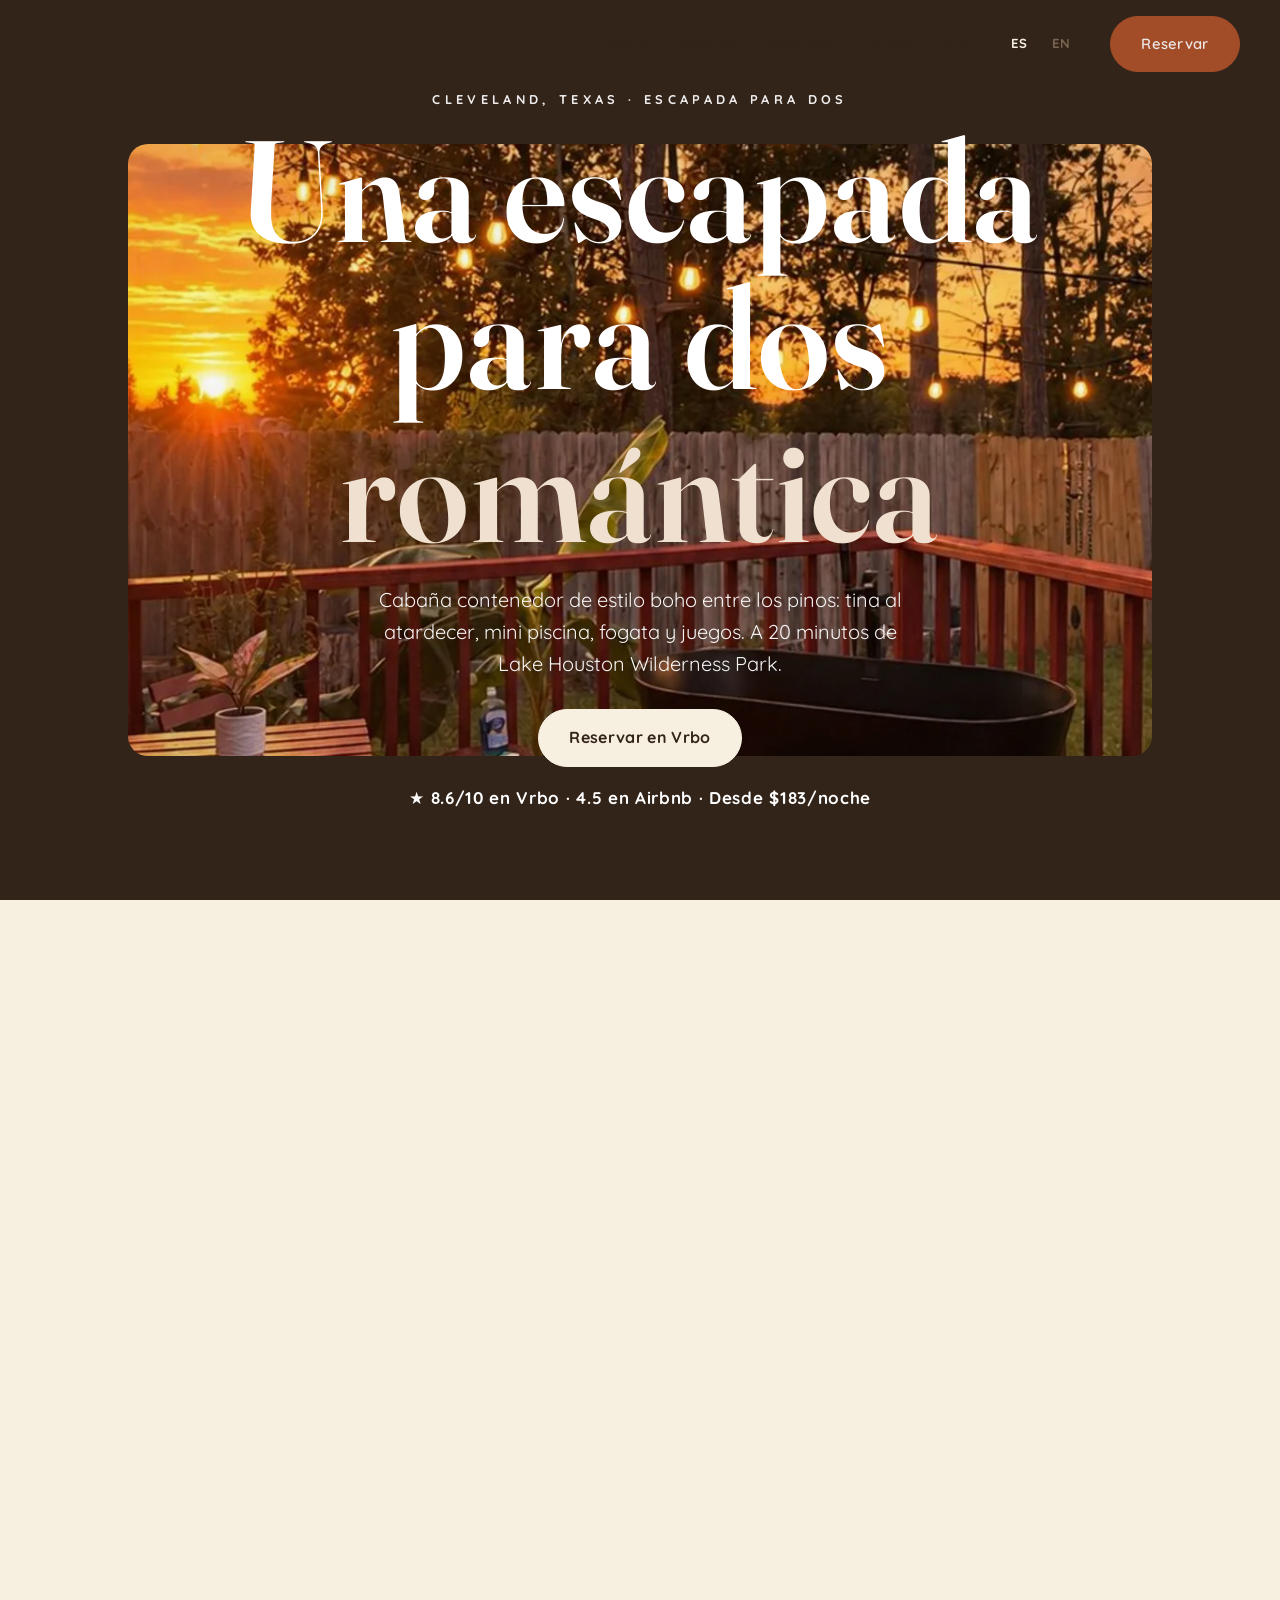
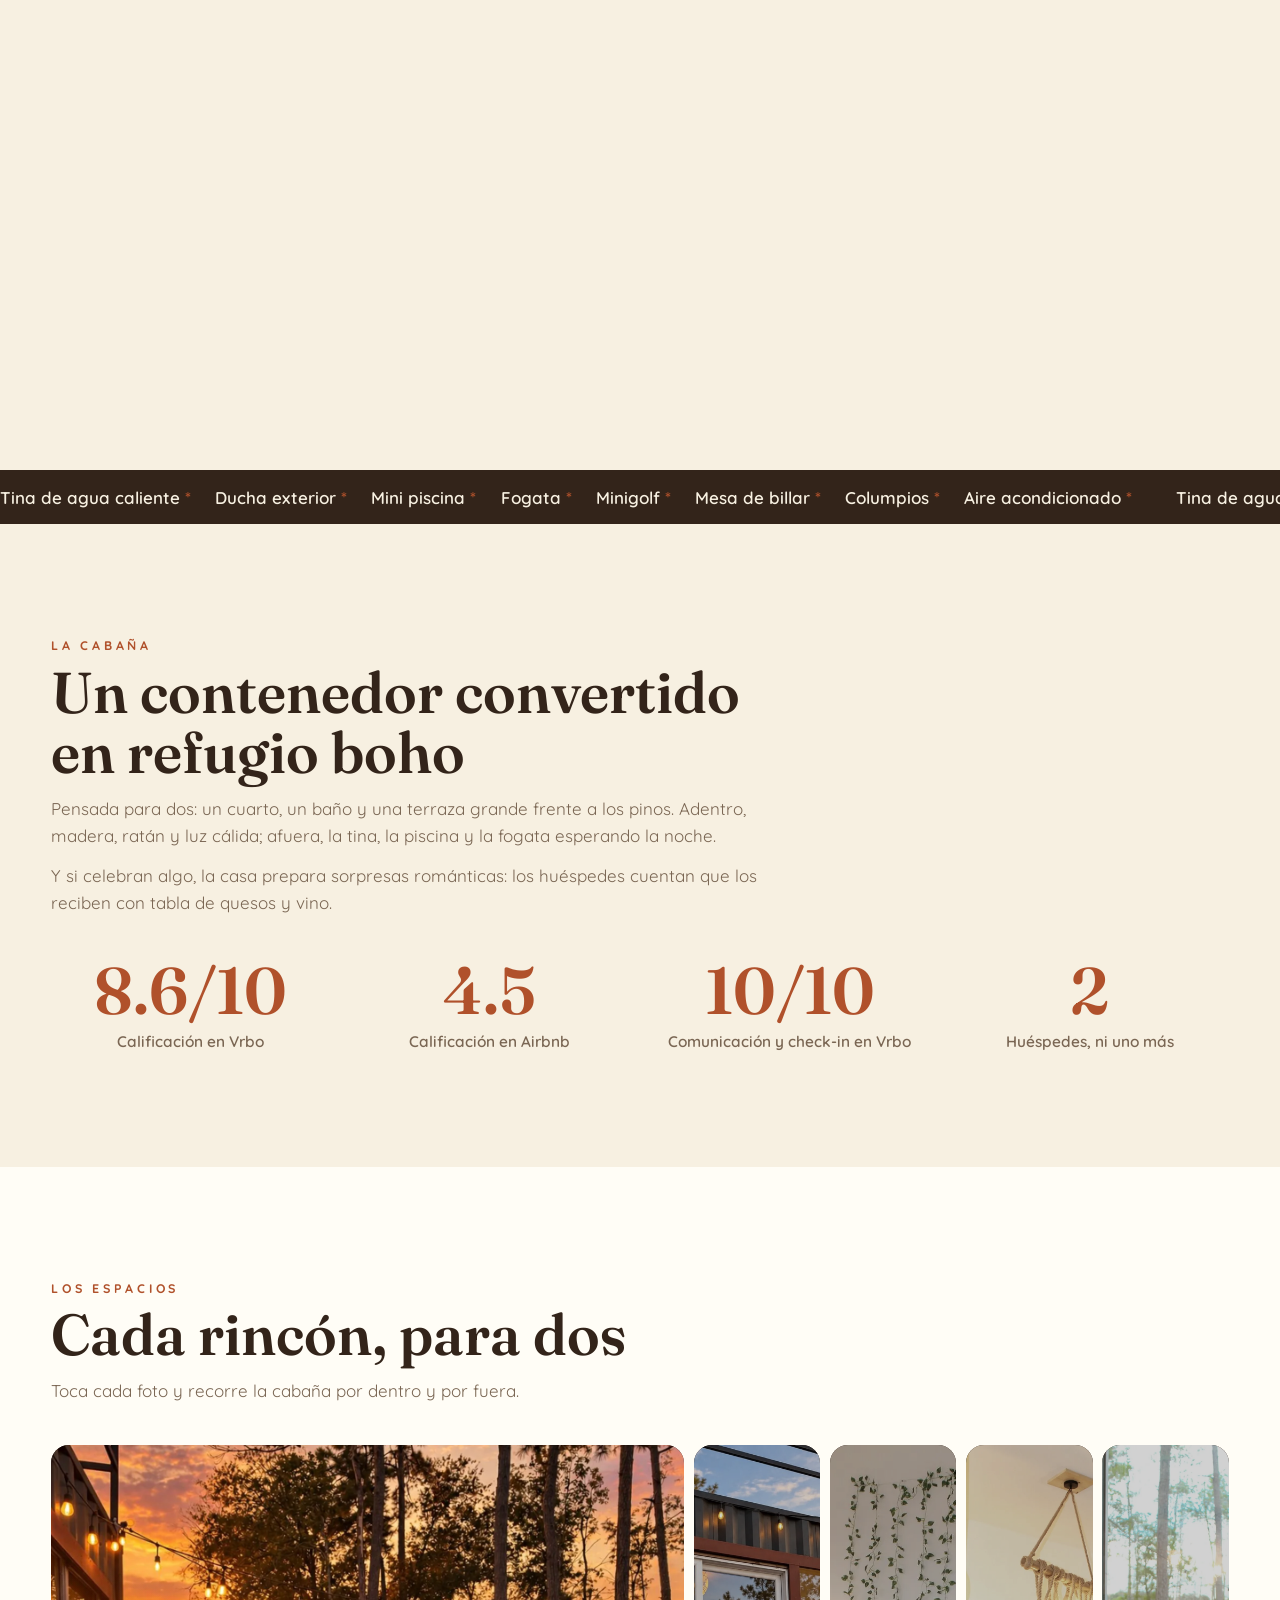
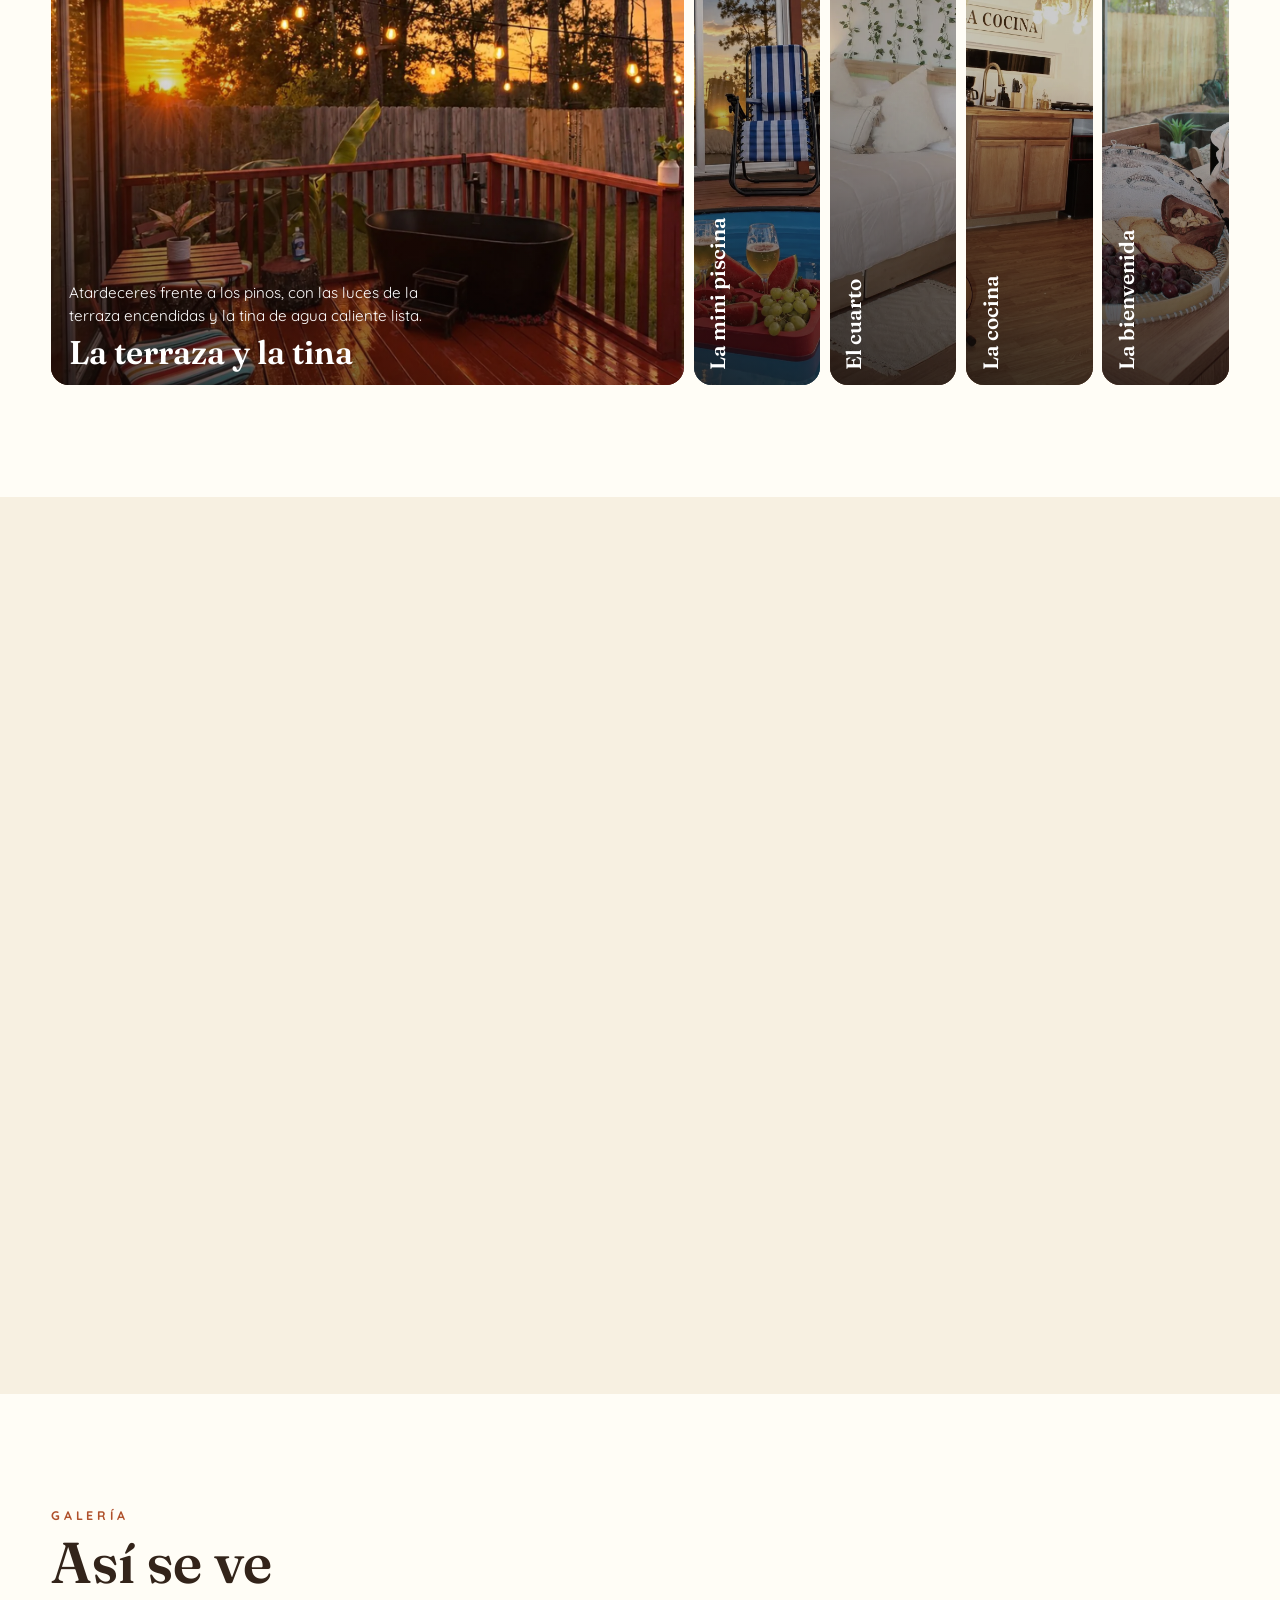
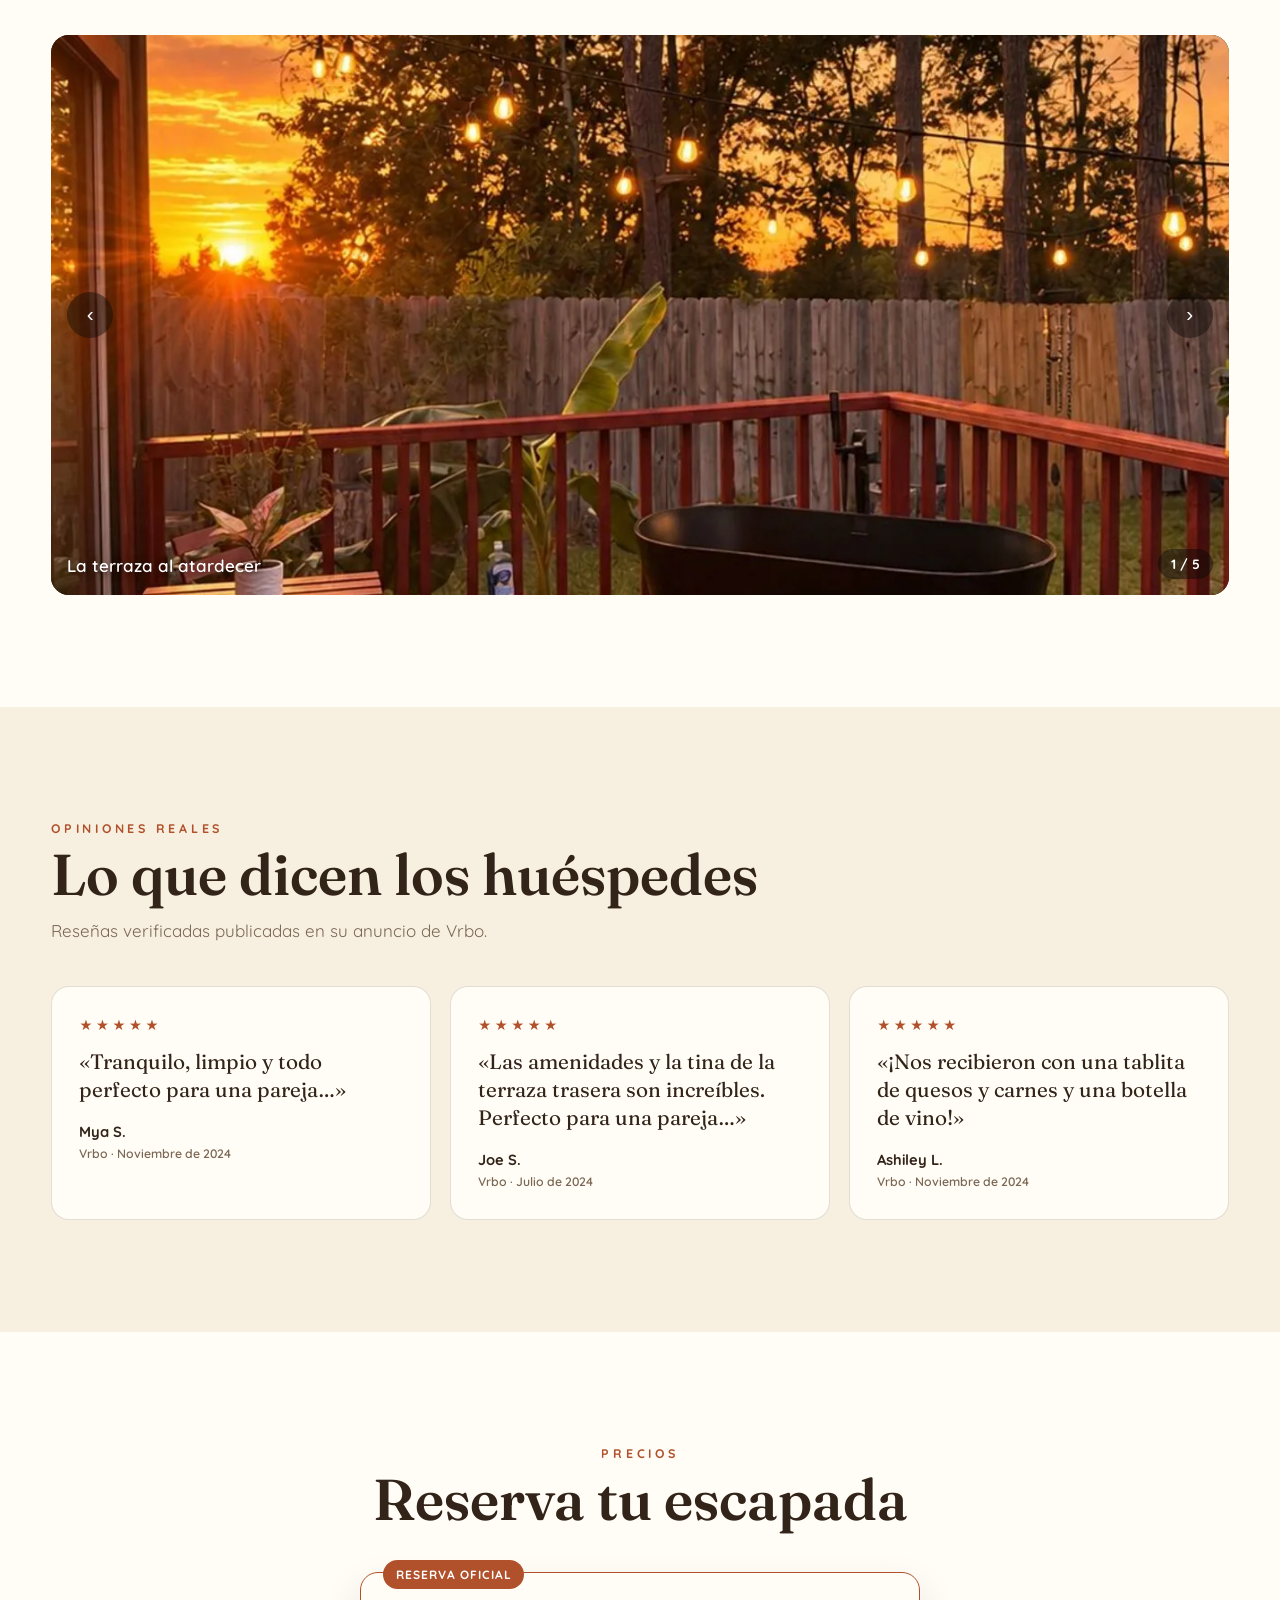
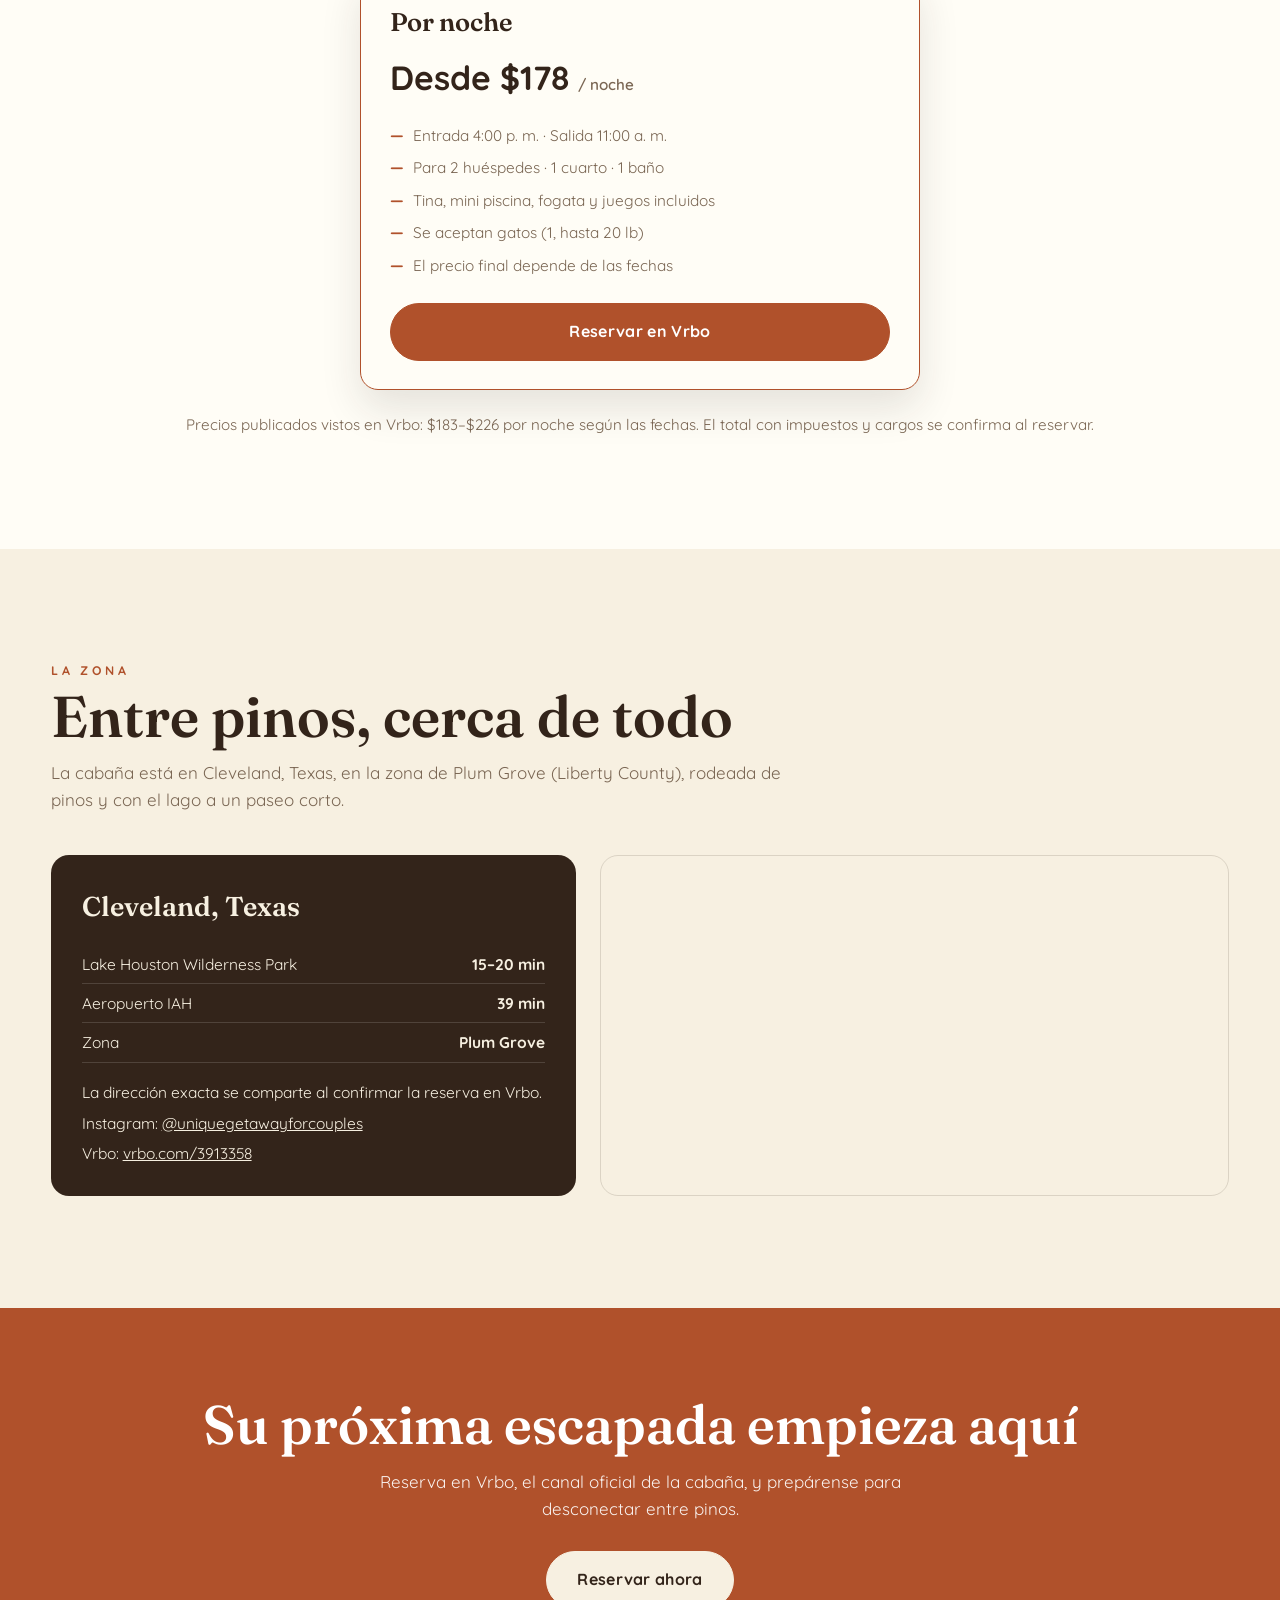
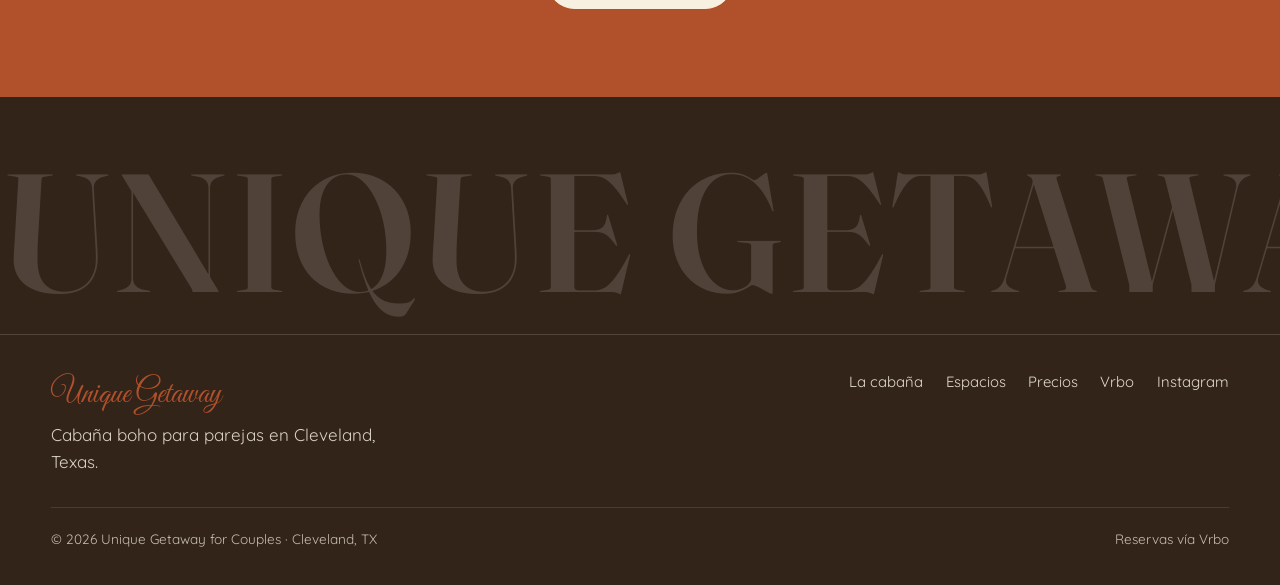
